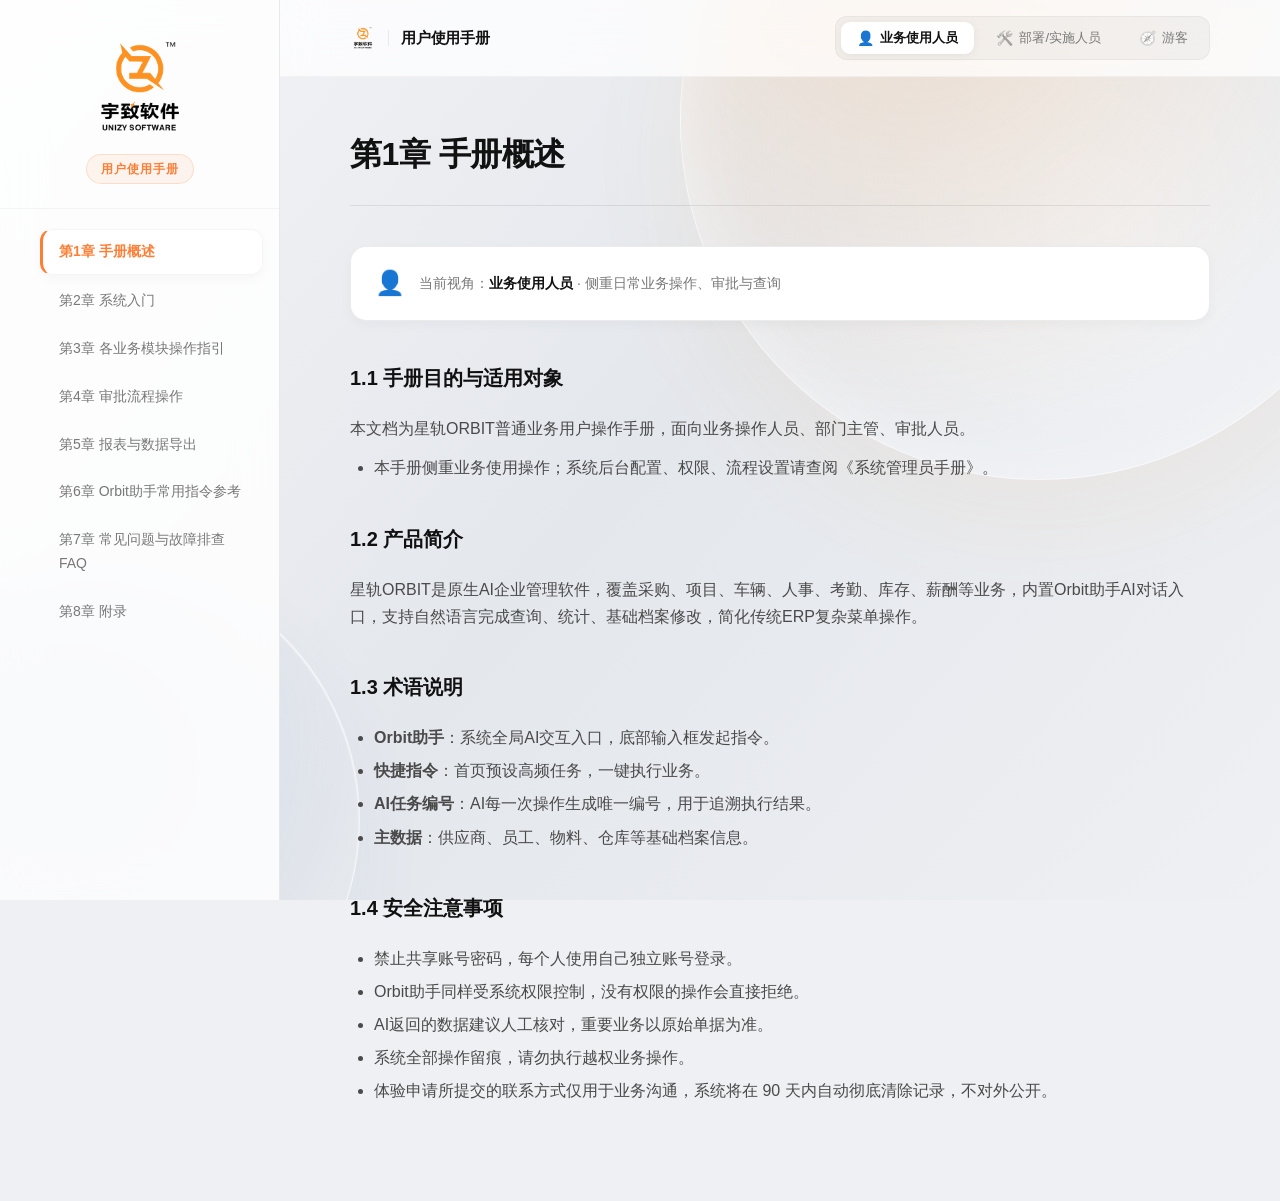
==== Operation_Manual.html @ 4ac893c5 "first commit: 官网项目初始化" ====
<!DOCTYPE html>
<html lang="zh-CN">
<head>
    <meta charset="UTF-8">
    <meta name="viewport" content="width=device-width, initial-scale=1.0">
    <title>星轨ORBIT 用户使用手册</title>
    <style>
     /* =========================================
       官网同款极简/毛玻璃主题 (Orbit 星轨)
       ========================================= */
    * {
        margin: 0;
        padding: 0;
        box-sizing: border-box;
    }

    html {
        scroll-behavior: smooth;
    }

    :root {
        /* 提取官网的核心色值 */
        --primary: #111111;
        --orange: #ff7e36;
        --orange-light: rgba(255, 126, 54, 0.08);

        --text-main: #111111;
        --text-body: #4a4a4a;
        --text-sub: #787878;

        --border: rgba(0, 0, 0, 0.08);
        --border-light: rgba(0, 0, 0, 0.04);

        --bg-body: #f4f5f7; /* 对应 glass.css 的底纸色 */
        --bg-glass: rgba(255, 255, 255, 0.65);
        --bg-card: rgba(255, 255, 255, 0.85);

        --shadow-sm: 0 4px 12px rgba(0, 0, 0, 0.03);
        --shadow-md: 0 8px 24px rgba(0, 0, 0, 0.06);
    }

    body {
        font-family: -apple-system, BlinkMacSystemFont, "Segoe UI", Roboto, "Helvetica Neue", Arial, "PingFang SC", "Microsoft YaHei", sans-serif;
        background-color: #eef0f3; /* 基础底色 */

        /* 细微的网格纹理保留在 body 上 */
        background-image:
            linear-gradient(rgba(17, 17, 17, 0.045) 1px, transparent 1px),
            linear-gradient(90deg, rgba(17, 17, 17, 0.045) 1px, transparent 1px);
        background-size: 56px 56px;
        background-attachment: fixed;

        color: var(--text-main);
        line-height: 1.7;
        display: flex;
        min-height: 100vh;
        position: relative;
    }

    /* ========== 侧边栏 ========== */
    .sidebar {
        width: 280px;
        background: var(--bg-card);
        backdrop-filter: blur(20px);
        -webkit-backdrop-filter: blur(20px);
        border-right: 1px solid var(--border);
        height: 100vh;
        position: fixed;
        top: 0;
        left: 0;
        overflow-y: auto;
        padding: 32px 0 40px;
        z-index: 100;
        transition: transform 0.3s ease;
        flex-shrink: 0;
    }

    .sidebar::-webkit-scrollbar {
        width: 4px;
    }
    .sidebar::-webkit-scrollbar-thumb {
        background: rgba(0, 0, 0, 0.1);
        border-radius: 4px;
    }

    .sidebar-logo-wrap {
        padding: 0 24px 24px;
        border-bottom: 1px solid var(--border-light);
        margin-bottom: 20px;
        text-align: center;
    }

    .sidebar-logo-wrap img {
        width: 110px;
        height: auto;
        display: block;
        margin: 0 auto 12px;
    }

    .sidebar-logo-wrap .manual-badge {
        display: inline-block;
        background: var(--orange-light);
        color: var(--orange);
        font-size: 12px;
        font-weight: 600;
        letter-spacing: 1px;
        padding: 4px 14px;
        border-radius: 20px;
        border: 1px solid rgba(255, 126, 54, 0.2);
    }

    /* ========== 导航 ========== */
    .sidebar ul {
        list-style: none;
        padding: 0 16px;
    }

    .sidebar li {
        margin-bottom: 4px;
    }

    .sidebar li a {
        display: block;
        padding: 10px 16px;
        border-radius: 12px;
        color: var(--text-sub);
        text-decoration: none;
        font-size: 14px;
        font-weight: 500;
        transition: all 0.2s ease;
        cursor: pointer;
        border-left: 3px solid transparent;
    }

    .sidebar li a:hover {
        background: rgba(0, 0, 0, 0.03);
        color: var(--text-main);
    }

    .sidebar li a.active {
        background: #ffffff;
        color: var(--orange);
        border-left-color: var(--orange);
        font-weight: 600;
        box-shadow: var(--shadow-sm);
        border: 1px solid var(--border-light);
        border-left: 3px solid var(--orange);
    }

    /* ========== 移动端菜单按钮 ========== */
    .menu-toggle {
        display: none;
        position: fixed;
        top: 16px;
        left: 16px;
        z-index: 200;
        width: 44px;
        height: 44px;
        background: #ffffff;
        border: 1px solid var(--border);
        border-radius: 12px;
        align-items: center;
        justify-content: center;
        cursor: pointer;
        box-shadow: var(--shadow-sm);
        font-size: 20px;
        color: var(--text-main);
    }

    .overlay {
        display: none;
        position: fixed;
        inset: 0;
        background: rgba(0, 0, 0, 0.2);
        backdrop-filter: blur(2px);
        z-index: 90;
    }

    /* ========== 主内容区 ========== */
    .main-wrap {
        margin-left: 280px;
        flex: 1;
        min-width: 0;
        background: transparent;
        min-height: 100vh;
    }

    /* ========== 顶部头部 ========== */
    .top-header {
        position: sticky;
        top: 0;
        z-index: 50;
        background: rgba(255, 255, 255, 0.75);
        backdrop-filter: saturate(180%) blur(20px);
        -webkit-backdrop-filter: saturate(180%) blur(20px);
        border-bottom: 1px solid var(--border-light);
        padding: 16px 70px;
    }

    .top-header-inner {
        max-width: 920px;
        margin: 0 auto;
        display: flex;
        align-items: center;
        justify-content: space-between;
        gap: 20px;
        flex-wrap: wrap;
    }

    .top-header-title {
        display: flex;
        align-items: center;
        gap: 12px;
        font-size: 15px;
        font-weight: 700;
        color: var(--text-main);
        letter-spacing: -0.2px;
    }

    .top-header-title .th-logo {
        height: 26px;
        width: auto;
        display: block;
        flex-shrink: 0;
    }

    .top-header-title .th-divider {
        width: 1px;
        height: 16px;
        background: var(--border);
        flex-shrink: 0;
    }

    .top-header-title .th-text {
        font-size: 15px;
        font-weight: 600;
        color: var(--text-main);
    }

    .top-header-title .th-icon {
        font-size: 16px;
    }

    /* 角色标签 */
    .role-tabs {
        display: flex;
        gap: 6px;
        background: rgba(0, 0, 0, 0.04);
        padding: 5px;
        border-radius: 12px;
        border: 1px solid var(--border-light);
    }

    .role-tab {
        display: inline-flex;
        align-items: center;
        gap: 6px;
        padding: 7px 16px;
        border-radius: 9px;
        font-size: 13px;
        font-weight: 500;
        color: var(--text-sub);
        background: transparent;
        border: none;
        cursor: pointer;
        transition: all 0.2s ease;
        font-family: inherit;
        white-space: nowrap;
    }

    .role-tab:hover {
        color: var(--text-main);
        background: rgba(255, 255, 255, 0.5);
    }

    .role-tab.active {
        background: #ffffff;
        color: var(--text-main);
        font-weight: 600;
        box-shadow: 0 2px 8px rgba(0, 0, 0, 0.06);
    }

    .role-tab.active .role-icon {
        filter: none;
    }

    .role-tab .role-icon {
        font-size: 14px;
        flex-shrink: 0;
        filter: grayscale(100%) opacity(0.6);
        transition: filter 0.2s;
    }

    /* 内容容器 */
    .container {
        padding: 50px 70px 80px;
    }

    .content-section {
        display: none;
        max-width: 920px;
        margin: 0 auto;
    }

    .content-section.show {
        display: block;
        animation: fadeIn 0.4s ease-out;
    }

    @keyframes fadeIn {
        from { opacity: 0; transform: translateY(10px); }
        to { opacity: 1; transform: translateY(0); }
    }

    /* 标题排版 */
    h1 {
        font-size: 32px;
        font-weight: 700;
        letter-spacing: -0.5px;
        color: var(--text-main);
        text-align: left;
        padding-bottom: 24px;
        border-bottom: 1px solid var(--border);
        margin-bottom: 40px;
    }

    h2 {
        font-size: 20px;
        font-weight: 700;
        color: var(--text-main);
        margin: 40px 0 20px;
        display: flex;
        align-items: center;
        gap: 10px;
    }

    h3 {
        font-size: 16px;
        font-weight: 600;
        color: var(--text-main);
        margin: 26px 0 10px;
    }

    p {
        margin-bottom: 12px;
        color: var(--text-body);
    }

    ul, ol {
        margin: 10px 0 16px 24px;
        color: var(--text-body);
    }

    li {
        margin-bottom: 6px;
    }

    /* 提示框 - 改为官网极简毛玻璃风格 */
    .tip-box {
        background: var(--orange-light);
        border: 1px solid rgba(255, 126, 54, 0.2);
        border-left: 4px solid var(--orange);
        padding: 18px 24px;
        border-radius: 12px;
        margin: 16px 0;
        color: var(--text-body);
        box-shadow: var(--shadow-sm);
    }

    .tip-box strong {
        color: var(--orange);
    }

    /* 代码块 - 改为深灰哑光质感 */
    .code-block {
        background: #18181b;
        color: #e4e4e7;
        padding: 20px 24px;
        border-radius: 12px;
        overflow-x: auto;
        font-size: 14px;
        font-family: "SF Mono", "Fira Code", "Consolas", monospace;
        margin: 16px 0;
        line-height: 1.6;
        white-space: pre-wrap;
        box-shadow: inset 0 2px 4px rgba(0,0,0,0.2);
    }

    /* 角色提示横幅 - 改为毛玻璃 */
    .role-banner {
        background: #ffffff;
        border: 1px solid var(--border);
        border-radius: 16px;
        padding: 16px 24px;
        margin-bottom: 36px;
        display: flex;
        align-items: center;
        gap: 14px;
        box-shadow: var(--shadow-sm);
    }

    .role-banner .rb-icon {
        font-size: 24px;
        flex-shrink: 0;
    }

    .role-banner .rb-text {
        font-size: 14px;
        color: var(--text-sub);
    }

    .role-banner .rb-text strong {
        color: var(--text-main);
    }

    /* 响应式 */
    @media (max-width: 1024px) {
        .sidebar { transform: translateX(-100%); }
        .sidebar.open { transform: translateX(0); }
        .menu-toggle { display: flex; }
        .overlay.show { display: block; }
        .main-wrap { margin-left: 0; }
        .top-header { padding: 72px 20px 14px; }
        .top-header-inner { flex-direction: column; align-items: stretch; gap: 12px; }
        .top-header-title { justify-content: center; }
        .role-tabs { justify-content: center; overflow-x: auto; }
        .role-tab { padding: 7px 12px; font-size: 12px; }
        .container { padding: 30px 24px 60px; }
        h1 { font-size: 24px; }
        h2 { font-size: 18px; }
        .code-block { font-size: 12px; padding: 16px; }
    }

    /* 打印 */
    @media print {
        body { background: #fff; display: block; }
        .sidebar, .menu-toggle, .overlay, .top-header { display: none !important; }
        .main-wrap { margin-left: 0; }
        .container { padding: 20px 0; }
        .code-block { background: #f4f4f5; color: #111; border: 1px solid var(--border); }
        .content-section { page-break-inside: avoid; }
    }

     .site-ambient {
        position: fixed; inset: 0; z-index: -1; pointer-events: none; overflow: hidden;
        background: linear-gradient(130deg, #f4f5f7 0%, #e4e7ec 50%, #eef0f3 100%);
    }
    
    .ambient-orb {
        position: absolute;
        border-radius: 50%;
    }

    /* 右上角橘色泡泡 */
    .ambient-orb-one {
        top: -240px; right: -120px; width: 720px; height: 720px;
        border: 1px solid rgba(255, 255, 255, .65);
        background:
            radial-gradient(circle at 32% 28%, rgba(252, 147, 41, 0.16), rgba(252, 147, 41, 0.05) 45%, transparent 68%),
            radial-gradient(circle at 60% 65%, rgba(255, 255, 255, .42), transparent 70%);
        box-shadow: inset 12px 0 60px rgba(255, 255, 255, .38), 0 40px 110px rgba(252, 147, 41, 0.06);
        /* 加一点极缓慢的呼吸动画，泡泡会更有生命力 */
        animation: float-orb 10s ease-in-out infinite alternate;
    }

    /* 左下角雾霾蓝泡泡 */
    .ambient-orb-two {
        bottom: -180px; left: -160px; width: 520px; height: 520px;
        border: 1px solid rgba(255, 255, 255, .6);
        background:
            radial-gradient(circle at 40% 35%, rgba(70, 110, 190, 0.15), rgba(70, 110, 190, 0.04) 50%, transparent 70%);
        box-shadow: inset 0 1px 2px #fff, 0 30px 80px rgba(70, 110, 190, 0.05);
        animation: float-orb 12s ease-in-out infinite alternate-reverse;
    }

    /* 泡泡缓慢漂浮的动画 */
    @keyframes float-orb {
        0% { transform: translate(0, 0) scale(1); }
        100% { transform: translate(20px, 30px) scale(1.03); }
    }
    </style>
</head>
<body>

<!-- 👇 环境光晕泡泡 👇 -->
<div class="site-ambient">
    <div class="ambient-orb ambient-orb-one"></div>
    <div class="ambient-orb ambient-orb-two"></div>
</div>

<!-- 移动端菜单按钮 -->
<button class="menu-toggle" id="menuToggle" aria-label="菜单">☰</button>
<div class="overlay" id="overlay"></div>

<!-- 侧边栏目录 -->
<div class="sidebar" id="sidebar">
    <div class="sidebar-logo-wrap">
        <img src="unizy-logo.png" alt="宇致软件">
        <div class="manual-badge">用户使用手册</div>
    </div>

    <ul id="navList">
        <li data-role="business"><a href="#chapter1" class="menu-link active">第1章 手册概述</a></li>
        <li data-role="business"><a href="#chapter2" class="menu-link">第2章 系统入门</a></li>
        <li data-role="business"><a href="#chapter3" class="menu-link">第3章 各业务模块操作指引</a></li>
        <li data-role="business"><a href="#chapter4" class="menu-link">第4章 审批流程操作</a></li>
        <li data-role="business"><a href="#chapter5" class="menu-link">第5章 报表与数据导出</a></li>
        <li data-role="business"><a href="#chapter6" class="menu-link">第6章 Orbit助手常用指令参考</a></li>
        <li data-role="business"><a href="#chapter7" class="menu-link">第7章 常见问题与故障排查FAQ</a></li>
        <li data-role="business"><a href="#chapter8" class="menu-link">第8章 附录</a></li>

        <li data-role="deploy"><a href="#deploy1" class="menu-link">D1 部署环境准备</a></li>
        <li data-role="deploy"><a href="#deploy2" class="menu-link">D2 安装与初始化</a></li>
        <li data-role="deploy"><a href="#deploy3" class="menu-link">D3 配置与启动</a></li>
        <li data-role="deploy"><a href="#deploy4" class="menu-link">D4 常见部署问题</a></li>

        <li data-role="guest"><a href="#guest1" class="menu-link">G1 产品是什么</a></li>
        <li data-role="guest"><a href="#guest2" class="menu-link">G2 能解决什么问题</a></li>
        <li data-role="guest"><a href="#guest3" class="menu-link">G3 核心亮点</a></li>
    </ul>
</div>

<!-- 主内容区域 -->
<div class="main-wrap" id="mainWrap">

    <!-- ========== 顶部角色切换头部 ========== -->
    <div class="top-header">
        <div class="top-header-inner">
            <div class="top-header-title">
                <img src="unizy-logo.png" alt="宇致软件" class="th-logo">
                <span class="th-divider"></span>
                <span class="th-text">用户使用手册</span>
            </div>
            <div class="role-tabs">
                <button class="role-tab active" data-role="business">
                    <span class="role-icon">👤</span>
                    业务使用人员
                </button>
                <button class="role-tab" data-role="deploy">
                    <span class="role-icon">🛠️</span>
                    部署/实施人员
                </button>
                <button class="role-tab" data-role="guest">
                    <span class="role-icon">🧭</span>
                    游客
                </button>
            </div>
        </div>
    </div>

    <!-- 内容容器 -->
    <div class="container">

        <!-- ================= 业务使用人员 ================= -->

        <!-- 第1章 -->
        <div id="chapter1" class="content-section show" data-role="business">
            <h1>第1章 手册概述</h1>
            <div class="role-banner">
                <span class="rb-icon">👤</span>
                <span class="rb-text">当前视角：<strong>业务使用人员</strong> · 侧重日常业务操作、审批与查询</span>
            </div>
            <h2>1.1 手册目的与适用对象</h2>
            <p>本文档为星轨ORBIT普通业务用户操作手册，面向业务操作人员、部门主管、审批人员。</p>
            <ul>
                <li>本手册侧重业务使用操作；系统后台配置、权限、流程设置请查阅《系统管理员手册》。</li>
            </ul>
            <h2>1.2 产品简介</h2>
            <p>星轨ORBIT是原生AI企业管理软件，覆盖采购、项目、车辆、人事、考勤、库存、薪酬等业务，内置Orbit助手AI对话入口，支持自然语言完成查询、统计、基础档案修改，简化传统ERP复杂菜单操作。</p>
            <h2>1.3 术语说明</h2>
            <ul>
                <li><strong>Orbit助手</strong>：系统全局AI交互入口，底部输入框发起指令。</li>
                <li><strong>快捷指令</strong>：首页预设高频任务，一键执行业务。</li>
                <li><strong>AI任务编号</strong>：AI每一次操作生成唯一编号，用于追溯执行结果。</li>
                <li><strong>主数据</strong>：供应商、员工、物料、仓库等基础档案信息。</li>
            </ul>
            <h2>1.4 安全注意事项</h2>
            <ul>
                <li>禁止共享账号密码，每个人使用自己独立账号登录。</li>
                <li>Orbit助手同样受系统权限控制，没有权限的操作会直接拒绝。</li>
                <li>AI返回的数据建议人工核对，重要业务以原始单据为准。</li>
                <li>系统全部操作留痕，请勿执行越权业务操作。</li>
                <li>体验申请所提交的联系方式仅用于业务沟通，系统将在 90 天内自动彻底清除记录，不对外公开。</li>
            </ul>
        </div>

        <!-- 第2章 -->
        <div id="chapter2" class="content-section" data-role="business">
            <h1>第2章 系统入门</h1>
            <h2>2.1 系统访问方式</h2>
            <p>使用Chrome、Edge现代浏览器访问系统登录地址，不建议使用老旧浏览器。</p>
            <h2>2.2 用户登录 / 退出登录 / 修改密码</h2>
            <ol>
                <li>输入账号密码完成登录；</li>
                <li>暂不支持修改个人密码；</li>
                <li>操作完成后建议退出登录；</li>
                <li>点击左下角工号处，可退出登录。</li>
            </ol>
            <h2>2.3 Orbit助手（AI入口）使用入门 ⭐</h2>
            <div class="tip-box">
                <strong>提示：</strong>Orbit助手不等于万能操作，高风险业务依旧需要走审批流程。
            </div>
            <ul>
                <li>页面中部为AI面板，目前只支持输入文字指令；</li>
                <li>AI执行任务中可以看到任务执行状态；</li>
                <li>最左侧快捷菜单，可以找到AI的历史对话；</li>
                <li>没有权限的指令会返回“被拒绝”，需要联系管理员开通权限。</li>
            </ul>
            <h2>2.4 个人信息设置</h2>
            <p>个人信息维护暂未开通，可通过员工管理-员工详情页进行修改。</p>
        </div>

        <!-- 第3章 -->
        <div id="chapter3" class="content-section" data-role="business">
            <h1>第3章 各业务模块操作指引</h1>
            <p>每个模块通用逻辑：查看列表、查看详情、新建单据、查询筛选；也可以直接使用Orbit助手通过自然语言完成查询。</p>
            <h3>3.1 首页工作台总览</h3>
            <p>集中聚合待办事项、业务概览以及风险预警信息，关键业务事项与潜在经营风险集中可视化呈现，帮助管理人员快速掌握企业整体运营概况。</p>
            <h3>3.2 供应商管理</h3>
            <ul>
                <li><strong>工作台：</strong>供应商全链路业务的统一汇总操作入口；</li>
                <li><strong>供应商列表：</strong>负责维护供应商基础档案信息，支持基于供应商档案直接发起询价邀约；</li>
                <li><strong>询价单：</strong>实现采购询价单据的创建与全周期跟踪。采购人员可新建询价单，录入采购需求并邀约合格供应商参与报价；系统完整记录询价单从草稿、已下发到定标的全状态流转，支持实时查看报价进度、查阅报价明细、多供应商横向比价，并完成最终定标工作。</li>
            </ul>
            <h3>3.3 项目管理</h3>
            <p>实现项目全生命周期管控，完整覆盖立项、执行、验收、结算全业务环节。支持项目创建与基础档案维护、项目进度跟踪、业务状态流转管控；可与采购、合同、供应商等模块深度联动，做到项目全业务链路可查询、可追溯。</p>
            <h3>3.4 车辆管理</h3>
            <ul>
                <li><strong>车辆监控：</strong>对车辆实时运行状态进行监控追踪。系统实时展示车辆在线 / 离线、行驶 / 停驶、行驶速度、行进方向、累计里程等状态；支持按车牌号、车队、部门多维度筛选车辆；针对超速、路线偏航、长时间怠速停驶等异常场景自动告警；留存车辆状态变更历史记录，支持回溯查询；</li>
                <li><strong>地图监控：</strong>依托可视化地图实现车辆位置追踪。管理人员可直观查看车辆实时位置，回放历史行驶轨迹；支持电子围栏自定义配置、多车辆同屏监控；当车辆驶入 / 驶出电子围栏范围时自动触发告警，便于集中调度管控；</li>
                <li><strong>车辆概览：</strong>车辆整体运营数据汇总看板。管理人员可查阅车辆总数量、在用、闲置、异常车辆等统计指标，展示车辆使用率、行驶里程、燃油消耗等核心运营数据，支持按部门、车队、时间范围筛选，为车辆调度与管理决策提供数据支撑；</li>
                <li><strong>派车管理：</strong>规范化用车调度与派车审批流程。用车人员提交用车申请，填写用车时间、事由、目的地等信息；系统覆盖申请、审批、派车、还车完整业务流程，调度人员可完成车辆与司机分配，登记出车、还车相关信息，全流程操作留痕，支持数据查询与统计分析。</li>
            </ul>
            <h3>3.5 组织人事</h3>
            <ul>
                <li><strong>部门管理：</strong>用于企业组织架构搭建维护。管理员可完成部门的新增、编辑、查看、删除操作，维护部门名称、上级隶属、部门负责人、人员编制等信息；支持多层级组织架构可视化展示，部门档案与人员、角色、权限模块互联互通，为整个系统提供组织基础数据;</li>
                <li><strong>岗位管理：</strong>搭建标准化岗位体系。管理员可实现岗位的新增、编辑、查看、删除，维护岗位名称、归属部门、职级、岗位职责等内容；岗位数据与部门、员工、角色权限联动，输出系统岗位基础主数据；</li>
                <li><strong>员工管理：</strong>维护员工全量基础档案。管理员对员工信息进行新增、编辑、查看、删除，记录姓名、工号、所属部门、岗位、联系方式、入职时间等信息；员工档案关联部门、岗位、角色权限，作为系统人员核心基础数据源；</li>
                <li><strong>合同管理：</strong>聚焦劳动合同全生命周期管理。管理员可完成劳动合同的新建、修改、查阅、续签、终止操作，维护合同编号、员工信息、合同类型、起止时间、薪资条款、签订状态等；设置合同到期自动提醒，合同档案联动员工、部门、岗位模块。</li>
            </ul>
            <h3>3.6 设备管理</h3>
            <p>负责设备台账建立与设备全生命周期业务管理。管理员搭建完整设备台账，登记设备名称、编号、型号、归属部门、存放位置、使用状态等档案；支持设备领用、归还、维修保养、报废处置等业务办理；设备数据和部门、员工模块打通，沉淀设备基础主数据。</p>
            <h3>3.7 计量单位</h3>
            <p>系统基础主数据维护模块。管理员可对计量单位进行新增、编辑、查看、删除，维护单位名称、符号、换算关系、启用状态；支持多维度层级换算，计量单位同步对接物料、采购、库存模块，支撑全业务单元计量基准统一。</p>
            <h3>3.8 考勤管理</h3>
            <ul>
                <li><strong>考勤概览：</strong>企业整体考勤数据汇总视图。管理人员可查看员工出勤、迟到、早退、请假、加班、缺勤等统计结果，支持按部门、岗位、时间筛选，输出考勤汇总报表，推送异常考勤提醒，为考勤管理与薪资核算提供数据依据；</li>
                <li><strong>我的考勤：</strong>面向员工个人的考勤查询端口。员工可查阅个人每日出勤、迟到早退、请假加班、缺勤等全部记录，可按时间筛选查看汇总信息与异常明细，配套完整打卡明细，用于个人考勤核对与薪资校验；</li>
                <li><strong>考勤设置：</strong>考勤业务规则配置中心。管理员自定义配置考勤班次、上下班时间、打卡规则、迟到早退判定标准、请假加班制度；支持针对不同部门、岗位配置差异化考勤方案，规则直接作用于考勤统计、薪资核算业务；</li>
                <li><strong>考勤统计：</strong>批量处理考勤数据统计工作。管理员可按照部门、岗位、时间段多维度统计各类考勤结果，生成汇总报表与明细报表并支持导出，服务人事管理与薪资核算；</li>
                <li><strong>考勤异常处理：</strong>处理各类考勤异常事项。管理员统一查看缺卡、迟到早退、旷工等异常记录；员工可线上提交补卡、考勤申诉；系统支持异常审批、结果归档、状态跟踪，处理结果自动同步考勤统计、薪资核算模块。</li>
            </ul>
            <h3>3.9 库存管理</h3>
            <ul>
                <li><strong>库存概览：</strong>库存整体运营情况汇总看板。管理人员查看库存总量、库存金额、品类分布、出入库趋势、库存预警等关键指标，支持仓库、品类、时间条件筛选，输出库存汇总报表，辅助库存管控与采购决策；</li>
                <li><strong>物料管理：</strong>仓库管理：仓库档案信息维护。管理员对仓库进行新增、编辑、查阅、停用，维护仓库编码、名称、地址、负责人、存储条件、启用状态；仓库档案对接物料、库存、出入库业务；</li>
                <li><strong>库存单据：</strong>出入库类业务单据管理。管理员可新建、编辑、查阅、审核各类库存单据，登记单据编号、业务类型、物料、数量、仓库、经办人、业务时间；覆盖入库、出库、调拨、盘点单据，单据数据作为库存变动的原始凭证；</li>
                <li><strong>库存余额：</strong>实时库存数据展示。管理人员按仓库、物料、品类查询实时库存数量、库存金额、可用库存、锁定库存；支持筛选与导出，联动物料、仓库、库存单据，支撑库存管控与采购分析；</li>
                <li><strong>库存流水：</strong>库存变动明细追溯。管理人员按物料、仓库、单据类型、时间查询每一笔出入库、调拨、盘点记录，展示变动前后库存数量、变动原因、关联单据、经办人，支持报表导出，用于库存核对与审计溯源。</li>
            </ul>
            <h3>3.10 薪酬管理</h3>
            <ul>
                <li><strong>工资单：</strong>薪资发放单据管理。管理员完成工资单的创建、查阅、审核，登记员工信息、薪资周期、基本工资、绩效、补贴、扣款、实发金额；支持工资单生成、审批、发放全流程留痕，数据对接考勤、劳动合同、员工档案，作为薪资发放依据；</li>
                <li><strong>社保公积金：</strong>员工社保公积金业务管理。管理员维护员工社保、公积金缴纳基数、缴纳比例、缴纳金额；按月自动生成缴纳明细，记录缴纳状态，数据联动员工档案、工资单，支撑薪资核算与员工福利管理；</li>
                <li><strong>薪资调整：</strong>调薪业务流程与档案管理。管理员发起调薪申请，填写员工信息、调整前后薪资、调整原因、生效时间；完整记录审批流程与调薪档案，数据同步员工、工资单、合同模块；</li>
                <li><strong>薪资结构：</strong>薪资核算规则配置。管理员配置基本工资、岗位工资、绩效工资、各类补贴、扣款等薪资项目，定义各项目计算逻辑与计算公式，适配不同部门、岗位的差异化薪资方案；规则直接服务员工工资单核算，联动考勤数据。</li>
            </ul>
            <h3>3.11 费用管理</h3>
            <ul>
                <li><strong>报销单：</strong>报销单模块用于员工报销单据的创建与跟踪。员工可新建报销单，填写报销人、标题、事由、币种、承担对象；系统支持按流程完成审批，记录审批状态和审批意见；报销数据与员工、部门、工资单等模块联动，为费用核算和财务处理提供依据；</li>
                <li><strong>票据：</strong>票据模块用于报销票据的录入与管理。员工可录入、修改、查看发票等票据信息，维护票据类型、金额、开票日期、发票号码、关联报销单等；系统支持票据查验、真伪校验和状态跟踪，票据数据与报销单、财务核算等模块联动，为费用报销和财务审核提供依据；</li>
                <li><strong>待付款：</strong>待付款模块用于待付款项的管理与跟踪。财务人员可查看、筛选待付款单据，维护付款对象、付款金额、付款事由、到期时间、付款状态等信息；系统支持按供应商、部门、时间等维度查询，付款数据与采购、合同、报销等模块联动，为资金安排和付款执行提供依据。</li>
            </ul>
            <h3>3.12 系统管理</h3>
            <ul>
                <li><strong>权限管理：</strong>用户角色与访问权限配置。管理员完成角色新增、编辑、查阅、删除，配置角色对应权限，绑定用户与角色关系，精准管控用户对模块、菜单、按钮以及业务数据的访问范围；支持按部门、岗位批量分配权限，联动组织人事模块，筑牢系统权限底座；</li>
                <li><strong>流程管理：</strong>审批与业务流程可视化配置。管理员自定义新增、编辑、启用、停用审批流程，设置流程节点、审批人、流转条件；可针对采购、合同、考勤、调薪等不同业务配置专属流程，流程规则赋能各业务模块审批流转。</li>
            </ul>
        </div>

        <!-- 第4章 -->
        <div id="chapter4" class="content-section" data-role="business">
            <h1>第4章 审批流程操作</h1>
            <h2>4.1 待办审批查看</h2>
            <p>工作台集中展示所有待我审批的单据。</p>
            <h2>4.2 审批操作</h2>
            <ul>
                <li>同意：审批通过，单据向下流转；</li>
                <li>驳回：退回发起人，填写驳回意见；</li>
                <li>转办：转交其他人员处理。</li>
            </ul>
            <h2>4.3 查看历史审批记录</h2>
            <p>可查询自己发起、自己审批过的全部历史单据，查看完整流转记录。</p>
            <h2>4.4 AI辅助发起申请</h2>
            <p>部分业务可以直接使用Orbit助手发起申请，系统自动生成待审批任务，仍需要人工完成审批。</p>
        </div>

        <!-- 第5章 -->
        <div id="chapter5" class="content-section" data-role="business">
            <h1>第5章 报表与数据导出</h1>
            <h2>5.1 系统预置报表查看</h2>
            <p>各业务模块内置常用汇总报表，直接筛选条件查看。</p>
            <h2>5.2 自定义报表</h2>
            <p>支持自由搭配需要的字段，按需生成业务报表，满足个性化统计需求。</p>
            <h2>5.3 数据导出</h2>
            <p>报表、明细列表页面支持导出Excel，用于本地查阅。注意导出数据注意保密，不要随意转发内部业务数据。</p>
        </div>

        <!-- 第6章 -->
        <div id="chapter6" class="content-section" data-role="business">
            <h1>第6章 Orbit助手常用指令参考</h1>
            <p>可以直接模仿下面句式输入到底部AI输入框：</p>
            <h3>查询类示例</h3>
            <div class="code-block">帮我查询本月考勤异常记录
查看XX项目的整体进展
查看A仓库当前库存余额</div>
            <h3>修改基础档案类示例</h3>
            <div class="code-block">把XX供应商的联系电话更新为13800138000</div>
            <h3>汇总统计类示例</h3>
            <div class="code-block">汇总本月部门领料数据
汇总本月华东区考勤异常人员</div>
            <div class="tip-box">
                <strong>重要提示：</strong>AI只适合基础档案修改；调薪、新建项目等高风险业务，仍然需要走正式审批流程。
            </div>
        </div>

        <!-- 第7章 -->
        <div id="chapter7" class="content-section" data-role="business">
            <h1>第7章 常见问题与故障排查FAQ</h1>
            <h3>Q1：使用Orbit助手提示操作“被拒绝”？</h3>
            <p>A：代表当前账号没有该操作权限，请联系系统管理员开通对应权限。</p>
            <h3>Q2：AI返回的数据不对怎么办？</h3>
            <p>A：以业务原始单据为准，可以重新下发指令，也可以手动进入页面核对明细。</p>
            <h3>Q3：找不到某个菜单功能？</h3>
            <p>A：① 使用Orbit助手直接完成业务；② 联系管理员确认账号是否分配菜单权限。</p>
            <h3>Q4：提交申请，审批一直没有往下走？</h3>
            <p>A：查看待办确认当前审批人；联系管理员检查审批流程配置。</p>
            <h3>Q5：报表导出失败？</h3>
            <p>A：检查网络；减少筛选的数据量；如果持续异常，联系内部技术支持。</p>
        </div>

        <!-- 第8章 -->
        <div id="chapter8" class="content-section" data-role="business">
            <h1>第8章 附录</h1>
            <h2>附录A 常用页面入口</h2>
            <ul>
                <li>工作台：首页，处理待办与风险</li>
                <li>Orbit助手：对话框支持全局访问</li>
            </ul>
            <h2>附录B 问题反馈方式</h2>
            <p>系统BUG、功能问题，请联系内部系统管理员反馈。</p>
            <h2>附录C 版本更新说明</h2>
            <p>手册版本 V1.0，随系统迭代更新。</p>
        </div>

        <!-- ================= 部署/实施人员 ================= -->

        <div id="deploy1" class="content-section" data-role="deploy">
            <h1>D1 部署环境准备</h1>
            <div class="role-banner">
                <span class="rb-icon">🛠️</span>
                <span class="rb-text">当前视角：<strong>部署/实施人员</strong> · 侧重环境搭建、系统部署与初始化</span>
            </div>
            <h2>D1.1 服务器要求</h2>
            <p>星轨ORBIT支持在主流 Linux 服务器上部署，推荐配置如下：</p>
            <ul>
                <li>操作系统：Ubuntu 20.04+ / CentOS 7+</li>
                <li>CPU：4 核及以上</li>
                <li>内存：8GB 及以上</li>
                <li>磁盘：100GB 及以上（视业务数据量调整）</li>
            </ul>
            <h2>D1.2 依赖组件</h2>
            <ul>
                <li>Python 运行环境（项目使用 uv 管理依赖）</li>
                <li>数据库（MySQL 或 PostgreSQL 均可）</li>
                <li>Redis（用于后台任务队列）</li>
                <li>大模型 API Key（Orbit 的 AI 能力依赖大模型服务）</li>
            </ul>
            <div class="tip-box">
                <strong>提示：</strong>请提前确认大模型服务可正常访问，否则 Orbit 助手将无法响应。
            </div>
        </div>

        <div id="deploy2" class="content-section" data-role="deploy">
            <h1>D2 安装与初始化</h1>
            <h2>D2.1 获取代码</h2>
            <p>从交付仓库拉取 Orbit 源码。</p>
            <h2>D2.2 安装依赖</h2>
            <div class="code-block">uv sync</div>
            <h2>D2.3 初始化数据库</h2>
            <div class="code-block">uv run orbit alembic upgrade</div>
            <p>这一步会按迁移脚本建好所有表结构。</p>
            <h2>D2.4 启动服务</h2>
            <div class="code-block">uv run orbit main.py</div>
            <p>启动后，系统会自动完成：注册应用 → 注册路由 → 加载插件 → 建表。</p>
        </div>

        <div id="deploy3" class="content-section" data-role="deploy">
            <h1>D3 配置与启动</h1>
            <h2>D3.1 环境变量配置</h2>
            <p>按项目提供的配置模板，填写数据库连接、Redis 连接、大模型 API Key 等必要信息。</p>
            <h2>D3.2 大模型配置</h2>
            <p>在配置里填好大模型 API Key，确保 AI 能正常对话。</p>
            <h2>D3.3 模块工具注册</h2>
            <p>系统各模块的数据操作，是以“工具”的形式提供给 AI 调用的。模块通过 manifest 声明自己的工具能力，启动时会自动加载。</p>
            <div class="tip-box">
                <strong>验证：</strong>在 Orbit 对话框里输入“帮我查一下本月考勤异常记录”，如果它能去考勤模块把数据取回来，说明 AI 链路已经通了。
            </div>
        </div>

        <div id="deploy4" class="content-section" data-role="deploy">
            <h1>D4 常见部署问题</h1>
            <h3>Q1：启动时报数据库连接错误？</h3>
            <p>A：检查环境变量里的数据库配置，确认数据库已启动、账号密码正确。</p>
            <h3>Q2：Orbit 助手不响应？</h3>
            <p>A：检查大模型 API Key 是否配置正确，以及网络能否访问大模型服务。</p>
            <h3>Q3：AI 说查不到数据？</h3>
            <p>A：确认对应模块的工具已经注册，以及当前账号是否有该模块的查看权限。</p>
            <h3>Q4：想加一个新模块？</h3>
            <p>A：在 <code>modules/</code> 下新建目录，按推荐结构组织代码，写好 <code>manifest.py</code> 声明模型、仓储、工具和路由，启动时会自动加载。</p>
        </div>

        <!-- ================= 游客 ================= -->

        <div id="guest1" class="content-section" data-role="guest">
            <h1>G1 产品是什么</h1>
            <div class="role-banner">
                <span class="rb-icon">🧭</span>
                <span class="rb-text">当前视角：<strong>游客</strong> · 初次了解星轨ORBIT，快速建立整体印象</span>
            </div>
            <h2>一句话定位</h2>
            <div class="tip-box">
                <strong>星轨ORBIT 是一个原生 AI 企业管理软件：说一句话，就能查改系统的数据。</strong>
            </div>
            <h2>它是什么</h2>
            <p>星轨 ORBIT 是一套模块化企业管理系统，覆盖供应商、项目、车辆、人事、设备、考勤、库存、薪酬等企业日常业务。不同于传统管理软件，系统搭载原生 AI 助手 ——<strong>Orbit 助手</strong>。</p>
            <p>Orbit 助手并非内嵌在单一模块中的附加功能，而是整套系统的统一智能中枢。您无需熟悉复杂菜单操作，仅需以自然语言下达指令，即可由它驱动系统完成各类业务工作。</p>
        </div>

        <div id="guest2" class="content-section" data-role="guest">
            <h1>G2 能解决什么问题</h1>
            <h2>传统 ERP 的痛点</h2>
            <ul>
                <li>找功能要记菜单路径，新人上手慢；</li>
                <li>查数据要走“登录 → 找模块 → 点菜单 → 筛条件 → 导出”；</li>
                <li>改一个字段要开表单、逐级保存；</li>
                <li>跨模块取数要人自己来回拼。</li>
            </ul>
            <h2>星轨ORBIT 的做法</h2>
            <ul>
                <li>说一句话，它去底层查；</li>
                <li>说一句话，它直接改（目前支持基础档案修改）；</li>
                <li>首页预设高频任务快捷指令，一点就办；</li>
                <li>跨模块数据它自己去取回来拼好。</li>
            </ul>
        </div>

        <div id="guest3" class="content-section" data-role="guest">
            <h1>G3 核心亮点</h1>
            <h2>和传统 ERP 的区别</h2>
            <ul>
                <li><strong>找功能</strong>：从“记菜单路径”变成“说一句话”；</li>
                <li><strong>查数据</strong>：从“点进去、筛选、导出”变成“说一句话，它去查”；</li>
                <li><strong>改数据</strong>：从“开表单、逐级保存”变成“说一句话，它直接改”；</li>
                <li><strong>跨模块</strong>：从“人自己来回拼”变成“它自己去各模块取”；</li>
                <li><strong>AI 角色</strong>：从“外挂，只给建议”变成“原生，直接执行”；</li>
                <li><strong>上手</strong>：从“要培训、背菜单”变成“有快捷指令，开口就用”。</li>
            </ul>
            <div class="tip-box">
                <strong>核心区别一句话：</strong>传统 ERP 是“人去找系统办事”，星轨ORBIT 是“系统替人办事”。
            </div>
            <h2>技术亮点</h2>
            <ul>
                <li>系统像搭积木一样搭起来，能随业务慢慢长大；</li>
                <li>AI 能真正调用系统里的功能，不是只会“说”；</li>
                <li>简单的事走快路，复杂的事走稳路；</li>
                <li>每一件事办完都留了记录，凭编号可追溯；</li>
                <li>权限有把关，AI 的手能伸到哪，是权限说了算。</li>
            </ul>
        </div>

    </div>
</div>

<script>
// ================= 角色切换 =================
const roleTabs = document.querySelectorAll('.role-tab');
const navList = document.getElementById('navList');
const allSections = document.querySelectorAll('.content-section');
let currentRole = 'business';

function switchRole(role) {
    currentRole = role;

    // 更新角色按钮激活态
    roleTabs.forEach(tab => {
        tab.classList.toggle('active', tab.dataset.role === role);
    });

    // 显示/隐藏导航项
    navList.querySelectorAll('li').forEach(li => {
        li.style.display = (li.dataset.role === role) ? '' : 'none';
    });

    // 显示/隐藏章节
    allSections.forEach(sec => {
        sec.classList.remove('show');
    });

    // 找到该角色下的第一个章节并显示
    const firstSection = document.querySelector(`.content-section[data-role="${role}"]`);
    if (firstSection) {
        firstSection.classList.add('show');
    }

    // 设置导航激活态
    const links = navList.querySelectorAll('li[data-role="' + role + '"] .menu-link');
    links.forEach(a => a.classList.remove('active'));
    if (links.length > 0) {
        links[0].classList.add('active');
    }

    // 回到顶部
    window.scrollTo(0, 0);
}

roleTabs.forEach(tab => {
    tab.addEventListener('click', () => {
        switchRole(tab.dataset.role);
        if (window.innerWidth <= 1024) {
            closeSidebar();
        }
    });
});

// ================= 章节切换 =================
const menuLinks = document.querySelectorAll('.menu-link');
const sections = document.querySelectorAll('.content-section');

menuLinks.forEach(link => {
    link.addEventListener('click', function (e) {
        e.preventDefault();
        const targetId = this.getAttribute('href').replace('#', '');

        menuLinks.forEach(a => a.classList.remove('active'));
        sections.forEach(s => s.classList.remove('show'));

        this.classList.add('active');
        document.getElementById(targetId).classList.add('show');

        if (window.innerWidth <= 1024) {
            closeSidebar();
        }
    });
});

// ================= 移动端侧边栏 =================
const menuToggle = document.getElementById('menuToggle');
const sidebar = document.getElementById('sidebar');
const overlay = document.getElementById('overlay');

function openSidebar() {
    sidebar.classList.add('open');
    overlay.classList.add('show');
    document.body.style.overflow = 'hidden';
}

function closeSidebar() {
    sidebar.classList.remove('open');
    overlay.classList.remove('show');
    document.body.style.overflow = '';
}

menuToggle.addEventListener('click', () => {
    if (sidebar.classList.contains('open')) {
        closeSidebar();
    } else {
        openSidebar();
    }
});

overlay.addEventListener('click', closeSidebar);

window.addEventListener('resize', () => {
    if (window.innerWidth > 1024) {
        closeSidebar();
        overlay.classList.remove('show');
    }
});

// 初始化
switchRole('business');
</script>

</body>
</html>
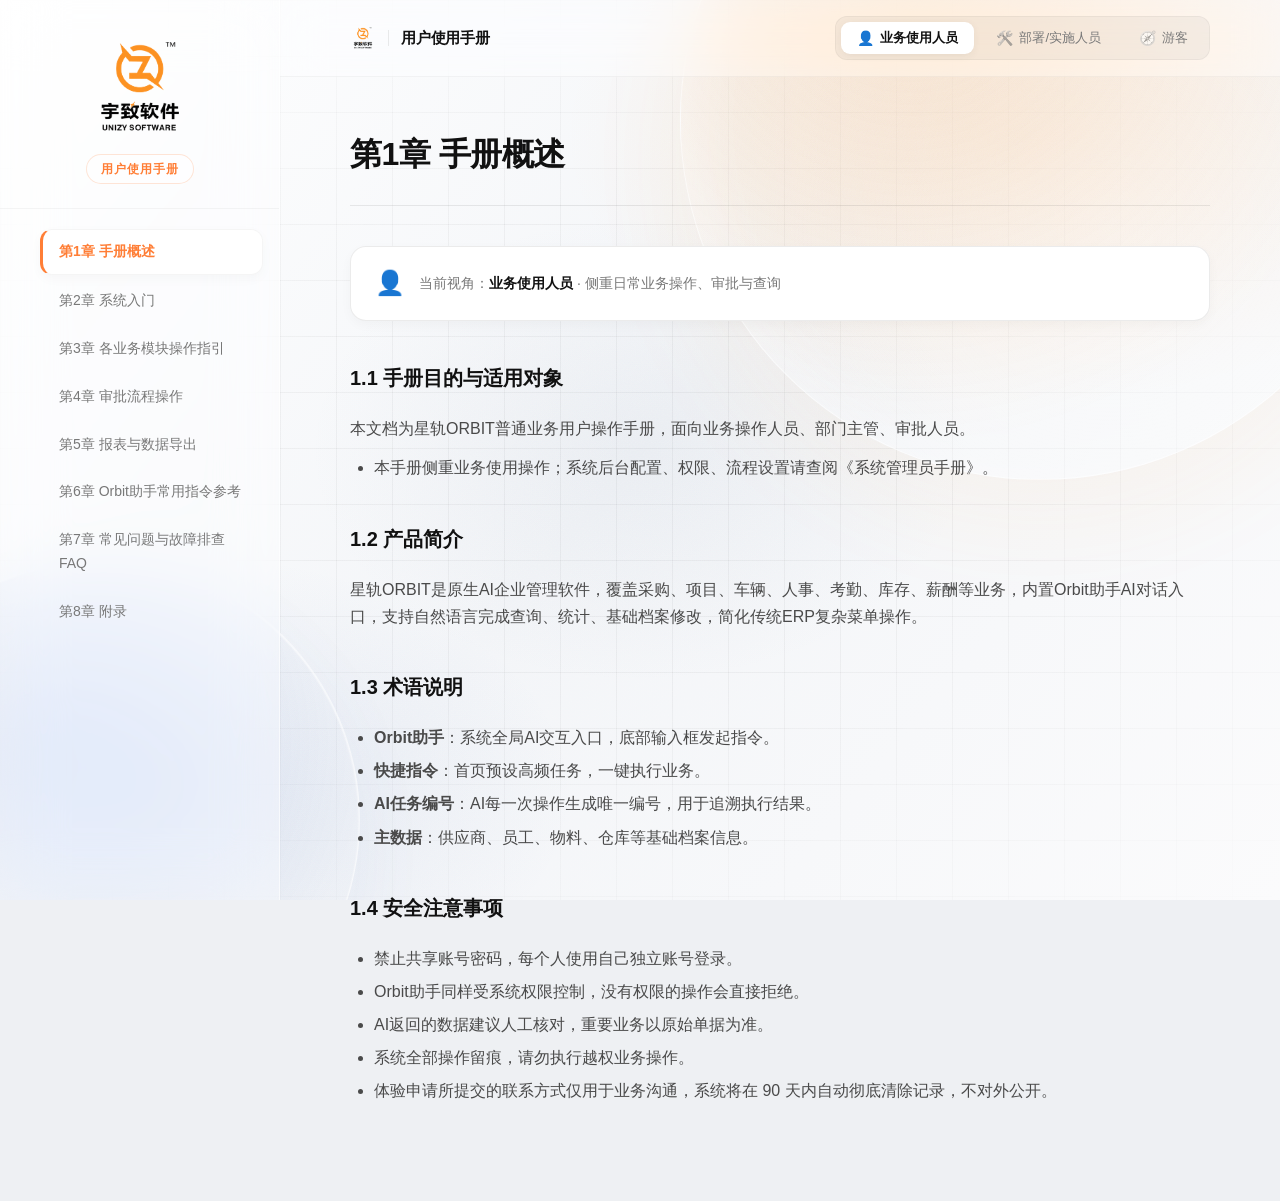
==== commit aea78cc4: "修改手册背景" ====
--- a/Operation_Manual.html
+++ b/Operation_Manual.html
@@ -4,84 +4,55 @@
     <meta charset="UTF-8">
     <meta name="viewport" content="width=device-width, initial-scale=1.0">
     <title>星轨ORBIT 用户使用手册</title>
+    <link rel="stylesheet" href="glass.css">
     <style>
      /* =========================================
        官网同款极简/毛玻璃主题 (Orbit 星轨)
        ========================================= */
-    * {
-        margin: 0;
-        padding: 0;
-        box-sizing: border-box;
-    }
-
-    html {
-        scroll-behavior: smooth;
-    }
+    * { margin: 0; padding: 0; box-sizing: border-box; }
+    html { scroll-behavior: smooth; }
 
     :root {
-        /* 提取官网的核心色值 */
         --primary: #111111;
         --orange: #ff7e36;
-        --orange-light: rgba(255, 126, 54, 0.08);
-
+        --orange-light: rgba(255, 255, 255, 0.4);
         --text-main: #111111;
         --text-body: #4a4a4a;
         --text-sub: #787878;
-
         --border: rgba(0, 0, 0, 0.08);
         --border-light: rgba(0, 0, 0, 0.04);
-
-        --bg-body: #f4f5f7; /* 对应 glass.css 的底纸色 */
-        --bg-glass: rgba(255, 255, 255, 0.65);
         --bg-card: rgba(255, 255, 255, 0.85);
-
         --shadow-sm: 0 4px 12px rgba(0, 0, 0, 0.03);
         --shadow-md: 0 8px 24px rgba(0, 0, 0, 0.06);
     }
 
+    /* 背景交给 glass.css，只留基础字体和布局 */
     body {
         font-family: -apple-system, BlinkMacSystemFont, "Segoe UI", Roboto, "Helvetica Neue", Arial, "PingFang SC", "Microsoft YaHei", sans-serif;
-        background-color: #eef0f3; /* 基础底色 */
-
-        /* 细微的网格纹理保留在 body 上 */
-        background-image:
-            linear-gradient(rgba(17, 17, 17, 0.045) 1px, transparent 1px),
-            linear-gradient(90deg, rgba(17, 17, 17, 0.045) 1px, transparent 1px);
-        background-size: 56px 56px;
-        background-attachment: fixed;
-
         color: var(--text-main);
         line-height: 1.7;
         display: flex;
         min-height: 100vh;
-        position: relative;
-    }
-
-    /* ========== 侧边栏 ========== */
+    }
+
+    /* ========== 侧边栏 (修复宽度和固定定位) ========== */
     .sidebar {
         width: 280px;
-        background: var(--bg-card);
-        backdrop-filter: blur(20px);
-        -webkit-backdrop-filter: blur(20px);
-        border-right: 1px solid var(--border);
+        background: rgba(255, 255, 255, 0.4);
+        backdrop-filter: blur(30px) saturate(150%);
+        -webkit-backdrop-filter: blur(30px) saturate(150%);
+        border-right: 1px solid rgba(255, 255, 255, 0.6);
         height: 100vh;
         position: fixed;
-        top: 0;
-        left: 0;
+        top: 0; left: 0;
         overflow-y: auto;
         padding: 32px 0 40px;
         z-index: 100;
         transition: transform 0.3s ease;
         flex-shrink: 0;
     }
-
-    .sidebar::-webkit-scrollbar {
-        width: 4px;
-    }
-    .sidebar::-webkit-scrollbar-thumb {
-        background: rgba(0, 0, 0, 0.1);
-        border-radius: 4px;
-    }
+    .sidebar::-webkit-scrollbar { width: 4px; }
+    .sidebar::-webkit-scrollbar-thumb { background: rgba(0, 0, 0, 0.1); border-radius: 4px; }
 
     .sidebar-logo-wrap {
         padding: 0 24px 24px;
@@ -89,10 +60,10 @@
         margin-bottom: 20px;
         text-align: center;
     }
-
+    /* 👇 修复 Logo 变大 👇 */
     .sidebar-logo-wrap img {
-        width: 110px;
-        height: auto;
+        width: 110px !important;
+        height: auto !important;
         display: block;
         margin: 0 auto 12px;
     }
@@ -110,15 +81,8 @@
     }
 
     /* ========== 导航 ========== */
-    .sidebar ul {
-        list-style: none;
-        padding: 0 16px;
-    }
-
-    .sidebar li {
-        margin-bottom: 4px;
-    }
-
+    .sidebar ul { list-style: none; padding: 0 16px; }
+    .sidebar li { margin-bottom: 4px; }
     .sidebar li a {
         display: block;
         padding: 10px 16px;
@@ -131,12 +95,7 @@
         cursor: pointer;
         border-left: 3px solid transparent;
     }
-
-    .sidebar li a:hover {
-        background: rgba(0, 0, 0, 0.03);
-        color: var(--text-main);
-    }
-
+    .sidebar li a:hover { background: rgba(0, 0, 0, 0.03); color: var(--text-main); }
     .sidebar li a.active {
         background: #ffffff;
         color: var(--orange);
@@ -151,22 +110,18 @@
     .menu-toggle {
         display: none;
         position: fixed;
-        top: 16px;
-        left: 16px;
+        top: 16px; left: 16px;
         z-index: 200;
-        width: 44px;
-        height: 44px;
+        width: 44px; height: 44px;
         background: #ffffff;
         border: 1px solid var(--border);
         border-radius: 12px;
-        align-items: center;
-        justify-content: center;
+        align-items: center; justify-content: center;
         cursor: pointer;
         box-shadow: var(--shadow-sm);
         font-size: 20px;
         color: var(--text-main);
     }
-
     .overlay {
         display: none;
         position: fixed;
@@ -181,7 +136,6 @@
         margin-left: 280px;
         flex: 1;
         min-width: 0;
-        background: transparent;
         min-height: 100vh;
     }
 
@@ -190,13 +144,12 @@
         position: sticky;
         top: 0;
         z-index: 50;
-        background: rgba(255, 255, 255, 0.75);
+        background: rgba(255, 255, 255, 0.4);
         backdrop-filter: saturate(180%) blur(20px);
         -webkit-backdrop-filter: saturate(180%) blur(20px);
         border-bottom: 1px solid var(--border-light);
         padding: 16px 70px;
     }
-
     .top-header-inner {
         max-width: 920px;
         margin: 0 auto;
@@ -206,212 +159,73 @@
         gap: 20px;
         flex-wrap: wrap;
     }
-
     .top-header-title {
-        display: flex;
-        align-items: center;
-        gap: 12px;
-        font-size: 15px;
-        font-weight: 700;
-        color: var(--text-main);
+        display: flex; align-items: center; gap: 12px;
+        font-size: 15px; font-weight: 700; color: var(--text-main);
         letter-spacing: -0.2px;
     }
-
+    /* 👇 修复头部 Logo 变大 👇 */
     .top-header-title .th-logo {
-        height: 26px;
-        width: auto;
-        display: block;
-        flex-shrink: 0;
-    }
-
+        height: 26px !important;
+        width: auto !important;
+        display: block; flex-shrink: 0;
+    }
     .top-header-title .th-divider {
-        width: 1px;
-        height: 16px;
-        background: var(--border);
-        flex-shrink: 0;
-    }
-
-    .top-header-title .th-text {
-        font-size: 15px;
-        font-weight: 600;
-        color: var(--text-main);
-    }
-
-    .top-header-title .th-icon {
-        font-size: 16px;
-    }
+        width: 1px; height: 16px;
+        background: var(--border); flex-shrink: 0;
+    }
+    .top-header-title .th-text { font-size: 15px; font-weight: 600; color: var(--text-main); }
 
     /* 角色标签 */
     .role-tabs {
-        display: flex;
-        gap: 6px;
+        display: flex; gap: 6px;
         background: rgba(0, 0, 0, 0.04);
-        padding: 5px;
-        border-radius: 12px;
+        padding: 5px; border-radius: 12px;
         border: 1px solid var(--border-light);
     }
-
     .role-tab {
-        display: inline-flex;
-        align-items: center;
-        gap: 6px;
-        padding: 7px 16px;
-        border-radius: 9px;
-        font-size: 13px;
-        font-weight: 500;
+        display: inline-flex; align-items: center; gap: 6px;
+        padding: 7px 16px; border-radius: 9px;
+        font-size: 13px; font-weight: 500;
         color: var(--text-sub);
-        background: transparent;
-        border: none;
-        cursor: pointer;
-        transition: all 0.2s ease;
-        font-family: inherit;
-        white-space: nowrap;
-    }
-
-    .role-tab:hover {
-        color: var(--text-main);
-        background: rgba(255, 255, 255, 0.5);
-    }
-
+        background: transparent; border: none;
+        cursor: pointer; transition: all 0.2s ease;
+        font-family: inherit; white-space: nowrap;
+    }
+    .role-tab:hover { color: var(--text-main); background: rgba(255, 255, 255, 0.5); }
     .role-tab.active {
-        background: #ffffff;
-        color: var(--text-main);
-        font-weight: 600;
-        box-shadow: 0 2px 8px rgba(0, 0, 0, 0.06);
-    }
-
-    .role-tab.active .role-icon {
-        filter: none;
-    }
-
-    .role-tab .role-icon {
-        font-size: 14px;
-        flex-shrink: 0;
-        filter: grayscale(100%) opacity(0.6);
-        transition: filter 0.2s;
-    }
+        background: #ffffff; color: var(--text-main);
+        font-weight: 600; box-shadow: 0 2px 8px rgba(0, 0, 0, 0.06);
+    }
+    .role-tab .role-icon { font-size: 14px; flex-shrink: 0; filter: grayscale(100%) opacity(0.6); transition: filter 0.2s; }
+    .role-tab.active .role-icon { filter: none; }
 
     /* 内容容器 */
-    .container {
-        padding: 50px 70px 80px;
-    }
-
-    .content-section {
-        display: none;
-        max-width: 920px;
-        margin: 0 auto;
-    }
-
-    .content-section.show {
-        display: block;
-        animation: fadeIn 0.4s ease-out;
-    }
-
-    @keyframes fadeIn {
-        from { opacity: 0; transform: translateY(10px); }
-        to { opacity: 1; transform: translateY(0); }
-    }
+    .container { padding: 50px 70px 80px; }
+    .content-section { display: none; max-width: 920px; margin: 0 auto; }
+    .content-section.show { display: block; animation: fadeIn 0.4s ease-out; }
+    @keyframes fadeIn { from { opacity: 0; transform: translateY(10px); } to { opacity: 1; transform: translateY(0); } }
 
     /* 标题排版 */
-    h1 {
-        font-size: 32px;
-        font-weight: 700;
-        letter-spacing: -0.5px;
-        color: var(--text-main);
-        text-align: left;
-        padding-bottom: 24px;
-        border-bottom: 1px solid var(--border);
-        margin-bottom: 40px;
-    }
-
-    h2 {
-        font-size: 20px;
-        font-weight: 700;
-        color: var(--text-main);
-        margin: 40px 0 20px;
-        display: flex;
-        align-items: center;
-        gap: 10px;
-    }
-
-    h3 {
-        font-size: 16px;
-        font-weight: 600;
-        color: var(--text-main);
-        margin: 26px 0 10px;
-    }
-
-    p {
-        margin-bottom: 12px;
-        color: var(--text-body);
-    }
-
-    ul, ol {
-        margin: 10px 0 16px 24px;
-        color: var(--text-body);
-    }
-
-    li {
-        margin-bottom: 6px;
-    }
-
-    /* 提示框 - 改为官网极简毛玻璃风格 */
-    .tip-box {
-        background: var(--orange-light);
-        border: 1px solid rgba(255, 126, 54, 0.2);
-        border-left: 4px solid var(--orange);
-        padding: 18px 24px;
-        border-radius: 12px;
-        margin: 16px 0;
-        color: var(--text-body);
-        box-shadow: var(--shadow-sm);
-    }
-
-    .tip-box strong {
-        color: var(--orange);
-    }
-
-    /* 代码块 - 改为深灰哑光质感 */
-    .code-block {
-        background: #18181b;
-        color: #e4e4e7;
-        padding: 20px 24px;
-        border-radius: 12px;
-        overflow-x: auto;
-        font-size: 14px;
-        font-family: "SF Mono", "Fira Code", "Consolas", monospace;
-        margin: 16px 0;
-        line-height: 1.6;
-        white-space: pre-wrap;
-        box-shadow: inset 0 2px 4px rgba(0,0,0,0.2);
-    }
-
-    /* 角色提示横幅 - 改为毛玻璃 */
-    .role-banner {
-        background: #ffffff;
-        border: 1px solid var(--border);
-        border-radius: 16px;
-        padding: 16px 24px;
-        margin-bottom: 36px;
-        display: flex;
-        align-items: center;
-        gap: 14px;
-        box-shadow: var(--shadow-sm);
-    }
-
-    .role-banner .rb-icon {
-        font-size: 24px;
-        flex-shrink: 0;
-    }
-
-    .role-banner .rb-text {
-        font-size: 14px;
-        color: var(--text-sub);
-    }
-
-    .role-banner .rb-text strong {
-        color: var(--text-main);
-    }
+    h1 { font-size: 32px; font-weight: 700; letter-spacing: -0.5px; color: var(--text-main); text-align: left; padding-bottom: 24px; border-bottom: 1px solid var(--border); margin-bottom: 40px; }
+    h2 { font-size: 20px; font-weight: 700; color: var(--text-main); margin: 40px 0 20px; display: flex; align-items: center; gap: 10px; }
+    h3 { font-size: 16px; font-weight: 600; color: var(--text-main); margin: 26px 0 10px; }
+    p { margin-bottom: 12px; color: var(--text-body); }
+    ul, ol { margin: 10px 0 16px 24px; color: var(--text-body); }
+    li { margin-bottom: 6px; }
+
+    /* 提示框 */
+    .tip-box { background: var(--orange-light); border: 1px solid rgba(255, 126, 54, 0.2); border-left: 4px solid var(--orange); padding: 18px 24px; border-radius: 12px; margin: 16px 0; color: var(--text-body); box-shadow: var(--shadow-sm); }
+    .tip-box strong { color: var(--orange); }
+
+    /* 代码块 */
+    .code-block { background: #18181b; color: #e4e4e7; padding: 20px 24px; border-radius: 12px; overflow-x: auto; font-size: 14px; font-family: "SF Mono", "Fira Code", "Consolas", monospace; margin: 16px 0; line-height: 1.6; white-space: pre-wrap; box-shadow: inset 0 2px 4px rgba(0,0,0,0.2); }
+
+    /* 角色提示横幅 */
+    .role-banner { background: #ffffff; border: 1px solid var(--border); border-radius: 16px; padding: 16px 24px; margin-bottom: 36px; display: flex; align-items: center; gap: 14px; box-shadow: var(--shadow-sm); }
+    .role-banner .rb-icon { font-size: 24px; flex-shrink: 0; }
+    .role-banner .rb-text { font-size: 14px; color: var(--text-sub); }
+    .role-banner .rb-text strong { color: var(--text-main); }
 
     /* 响应式 */
     @media (max-width: 1024px) {
@@ -440,44 +254,6 @@
         .code-block { background: #f4f4f5; color: #111; border: 1px solid var(--border); }
         .content-section { page-break-inside: avoid; }
     }
-
-     .site-ambient {
-        position: fixed; inset: 0; z-index: -1; pointer-events: none; overflow: hidden;
-        background: linear-gradient(130deg, #f4f5f7 0%, #e4e7ec 50%, #eef0f3 100%);
-    }
-    
-    .ambient-orb {
-        position: absolute;
-        border-radius: 50%;
-    }
-
-    /* 右上角橘色泡泡 */
-    .ambient-orb-one {
-        top: -240px; right: -120px; width: 720px; height: 720px;
-        border: 1px solid rgba(255, 255, 255, .65);
-        background:
-            radial-gradient(circle at 32% 28%, rgba(252, 147, 41, 0.16), rgba(252, 147, 41, 0.05) 45%, transparent 68%),
-            radial-gradient(circle at 60% 65%, rgba(255, 255, 255, .42), transparent 70%);
-        box-shadow: inset 12px 0 60px rgba(255, 255, 255, .38), 0 40px 110px rgba(252, 147, 41, 0.06);
-        /* 加一点极缓慢的呼吸动画，泡泡会更有生命力 */
-        animation: float-orb 10s ease-in-out infinite alternate;
-    }
-
-    /* 左下角雾霾蓝泡泡 */
-    .ambient-orb-two {
-        bottom: -180px; left: -160px; width: 520px; height: 520px;
-        border: 1px solid rgba(255, 255, 255, .6);
-        background:
-            radial-gradient(circle at 40% 35%, rgba(70, 110, 190, 0.15), rgba(70, 110, 190, 0.04) 50%, transparent 70%);
-        box-shadow: inset 0 1px 2px #fff, 0 30px 80px rgba(70, 110, 190, 0.05);
-        animation: float-orb 12s ease-in-out infinite alternate-reverse;
-    }
-
-    /* 泡泡缓慢漂浮的动画 */
-    @keyframes float-orb {
-        0% { transform: translate(0, 0) scale(1); }
-        100% { transform: translate(20px, 30px) scale(1.03); }
-    }
     </style>
 </head>
 <body>
--- a/glass.css
+++ b/glass.css
@@ -0,0 +1,174 @@
+/* =========================================================
+   glass.css（增强毛玻璃质感）
+   ========================================================= */
+:root {
+  --paper: #eef0f3;
+  --ink: #1a1a1a;
+  --muted: #6b6b6b;
+  --accent: rgb(252, 147, 41);
+  --primary: #111111;
+  --line: rgba(17, 17, 17, .12);
+}
+body { background: var(--paper); }
+
+/* =========================================================
+   环境背景：增加明显色块 + 网格纹理 + 噪点，让毛玻璃有东西可模糊
+   ========================================================= */
+/*.site-ambient {*/
+/*  position: fixed; inset: 0; z-index: -1; pointer-events: none; overflow: hidden;*/
+/*  !* 性能：固定背景独立成合成层并完全隔离，滚动时不再重绘色块/网格/噪点 *!*/
+/*  contain: strict;*/
+/*  transform: translateZ(0);*/
+/*  background:*/
+/*    !* 高对比色块，让模糊后有层次 *!*/
+/*    radial-gradient(ellipse 60% 50% at 80% 15%, rgba(252, 147, 41, 0.22), transparent 60%),*/
+/*    radial-gradient(ellipse 55% 45% at 12% 88%, rgba(70, 110, 190, 0.20), transparent 60%),*/
+/*    radial-gradient(ellipse 40% 40% at 50% 50%, rgba(120, 140, 170, 0.16), transparent 65%),*/
+/*    linear-gradient(130deg, #f4f5f7 0%, #e4e7ec 50%, #eef0f3 100%);*/
+/*}*/
+.site-ambient {
+  position: fixed; inset: 0; z-index: -1; pointer-events: none; overflow: hidden;
+  contain: strict;
+  transform: translateZ(0);
+  background:
+    /* 色块调淡、调亮，不那么刺眼 */
+    radial-gradient(ellipse 60% 50% at 80% 15%, rgba(252, 147, 41, 0.12), transparent 60%),
+    radial-gradient(ellipse 55% 45% at 12% 88%, rgba(70, 110, 190, 0.10), transparent 60%),
+    radial-gradient(ellipse 40% 40% at 50% 50%, rgba(120, 140, 170, 0.08), transparent 65%),
+    /* 👇 底色渐变提亮为极浅的灰白色 👇 */
+    linear-gradient(130deg, #ffffff 0%, #f3f5f8 50%, #fbfbfc 100%);
+}
+
+/* 网格纹理层：叠加在背景上，模糊时会呈现细腻的柔化效果 */
+.site-ambient::before {
+  content: '';
+  position: absolute; inset: 0;
+  background-image:
+    linear-gradient(rgba(17, 17, 17, 0.045) 1px, transparent 1px),
+    linear-gradient(90deg, rgba(17, 17, 17, 0.045) 1px, transparent 1px);
+  background-size: 56px 56px;
+  mask-image: radial-gradient(ellipse 90% 90% at 50% 50%, #000 30%, transparent 80%);
+  -webkit-mask-image: radial-gradient(ellipse 90% 90% at 50% 50%, #000 30%, transparent 80%);
+}
+
+/* 噪点层：细颗粒让玻璃更有"磨砂"触感 */
+.site-ambient::after {
+  content: '';
+  position: absolute; inset: 0;
+  opacity: 0.5;
+  background-image: url("data:image/svg+xml,%3Csvg xmlns='http://www.w3.org/2000/svg' width='140' height='140'%3E%3Cfilter id='n'%3E%3CfeTurbulence type='fractalNoise' baseFrequency='0.85' numOctaves='3' stitchTiles='stitch'/%3E%3C/filter%3E%3Crect width='100%25' height='100%25' filter='url(%23n)' opacity='0.5'/%3E%3C/svg%3E");
+  mix-blend-mode: overlay;
+}
+
+/* 光球：加大、加实，提供可模糊的主体色块 */
+.ambient-orb { position: absolute; border-radius: 50%; }
+.ambient-orb-one {
+  top: -240px; right: -120px; width: 720px; height: 720px;
+  border: 1px solid rgba(255, 255, 255, .65);
+  background:
+    radial-gradient(circle at 32% 28%, rgba(252, 147, 41, 0.16), rgba(252, 147, 41, 0.05) 45%, transparent 68%),
+    radial-gradient(circle at 60% 65%, rgba(255, 255, 255, .42), transparent 70%);
+  box-shadow: inset 12px 0 60px rgba(255, 255, 255, .38), 0 40px 110px rgba(252, 147, 41, 0.06);
+}
+.ambient-orb-two {
+  bottom: -180px; left: -160px; width: 520px; height: 520px;
+  border: 1px solid rgba(255, 255, 255, .6);
+  background:
+    radial-gradient(circle at 40% 35%, rgba(70, 110, 190, 0.15), rgba(70, 110, 190, 0.04) 50%, transparent 70%);
+  box-shadow: inset 0 1px 2px #fff, 0 30px 80px rgba(70, 110, 190, 0.05);
+}
+
+/* =========================================================
+   导航玻璃：降低不透明度 + 加强模糊，让背景色块透进来
+   ========================================================= */
+.nav-shell {
+  border: 1px solid rgba(255, 255, 255, .85);
+  background: rgba(255, 255, 255, 0.28);
+  -webkit-backdrop-filter: blur(24px) saturate(160%);
+  backdrop-filter: blur(24px) saturate(160%);
+  box-shadow:
+    0 10px 35px rgba(17, 17, 17, .07),
+    inset 1px 1px 1px rgba(255, 255, 255, .95),
+    inset -1px -1px 1px rgba(17, 17, 17, .04);
+}
+
+/* =========================================================
+   主仪表盘玻璃：半透明 + 强模糊 + 内高光，呈现磨砂质感
+   ========================================================= */
+.dashboard-mockup {
+  border: 1px solid rgba(255, 255, 255, 0.9);
+  background: linear-gradient(
+    135deg,
+    rgba(255, 255, 255, 0.42),
+    rgba(240, 242, 246, 0.22)
+  );
+  /* 性能：模糊半径 30 → 22，面积大且带 3D 变换，半径越大成本越高，肉眼差别很小 */
+  -webkit-backdrop-filter: blur(22px) saturate(150%);
+  backdrop-filter: blur(22px) saturate(150%);
+  box-shadow:
+    0 30px 60px rgba(17, 17, 17, 0.10),
+    inset 2px 2px 4px rgba(255, 255, 255, 0.95),
+    inset -1px -2px 4px rgba(17, 17, 17, 0.05),
+    inset 0 0 80px rgba(255, 255, 255, 0.15);
+}
+
+/* 卡片内部玻璃：更透，能看到背后模糊的色 */
+/* 性能：卡片本身位于已模糊的仪表盘之上，嵌套 backdrop-filter（6 张）几乎看不出差别
+   却要多做 6 次模糊采样，这里去掉，底色略提高补偿 */
+.dash-card {
+  border: 1px solid rgba(255, 255, 255, 0.7);
+  background: rgba(255, 255, 255, 0.3);
+  box-shadow:
+    inset 0 1px 0 rgba(255, 255, 255, 0.8),
+    0 1px 2px rgba(17, 17, 17, 0.04);
+  transition: border-color 0.3s, box-shadow 0.3s, transform 0.3s, background 0.3s;
+}
+.dash-card:hover {
+  border-color: rgba(252, 147, 41, 0.35);
+  background: rgba(255, 255, 255, 0.42);
+  box-shadow:
+    inset 0 1px 0 rgba(255, 255, 255, 0.9),
+    0 6px 18px rgba(17, 17, 17, 0.08);
+  transform: translateY(-2px);
+}
+
+/* 侧边栏底色，让玻璃结构更清晰 */
+.dash-sidebar {
+  background: rgba(255, 255, 255, 0.10);
+}
+
+.button-secondary {
+  border: 1px solid rgba(255, 255, 255, 0.9);
+  background: rgba(255, 255, 255, 0.30);
+  -webkit-backdrop-filter: blur(16px) saturate(140%);
+  backdrop-filter: blur(16px) saturate(140%);
+  box-shadow: inset 1px 1px 1px #fff, 0 5px 18px rgba(17, 17, 17, 0.05);
+}
+
+/* =========================================================
+   悬浮窗：更明显的玻璃，背后光球模糊可见
+   ========================================================= */
+.floating-chat {
+  border: 1px solid rgba(255, 255, 255, 0.92);
+  background: linear-gradient(
+    135deg,
+    rgba(255, 255, 255, 0.55),
+    rgba(255, 255, 255, 0.30)
+  );
+  -webkit-backdrop-filter: blur(22px) saturate(150%);
+  backdrop-filter: blur(22px) saturate(150%);
+  box-shadow:
+    0 20px 45px rgba(17, 17, 17, 0.09),
+    inset 1px 1px 2px rgba(255, 255, 255, 0.98),
+    inset -1px -1px 2px rgba(17, 17, 17, 0.03);
+}
+
+/* =========================================================
+   降级：不支持 backdrop-filter 时给出接近的不透明底色
+   ========================================================= */
+@supports not ((backdrop-filter: blur(1px)) or (-webkit-backdrop-filter: blur(1px))) {
+  .nav-shell { background-color: rgba(248, 250, 254, 0.95); }
+  .dashboard-mockup { background-color: rgba(245, 247, 250, 0.95); }
+  .floating-chat { background-color: rgba(250, 251, 253, 0.95); }
+  .button-secondary { background-color: rgba(248, 250, 254, 0.95); }
+}
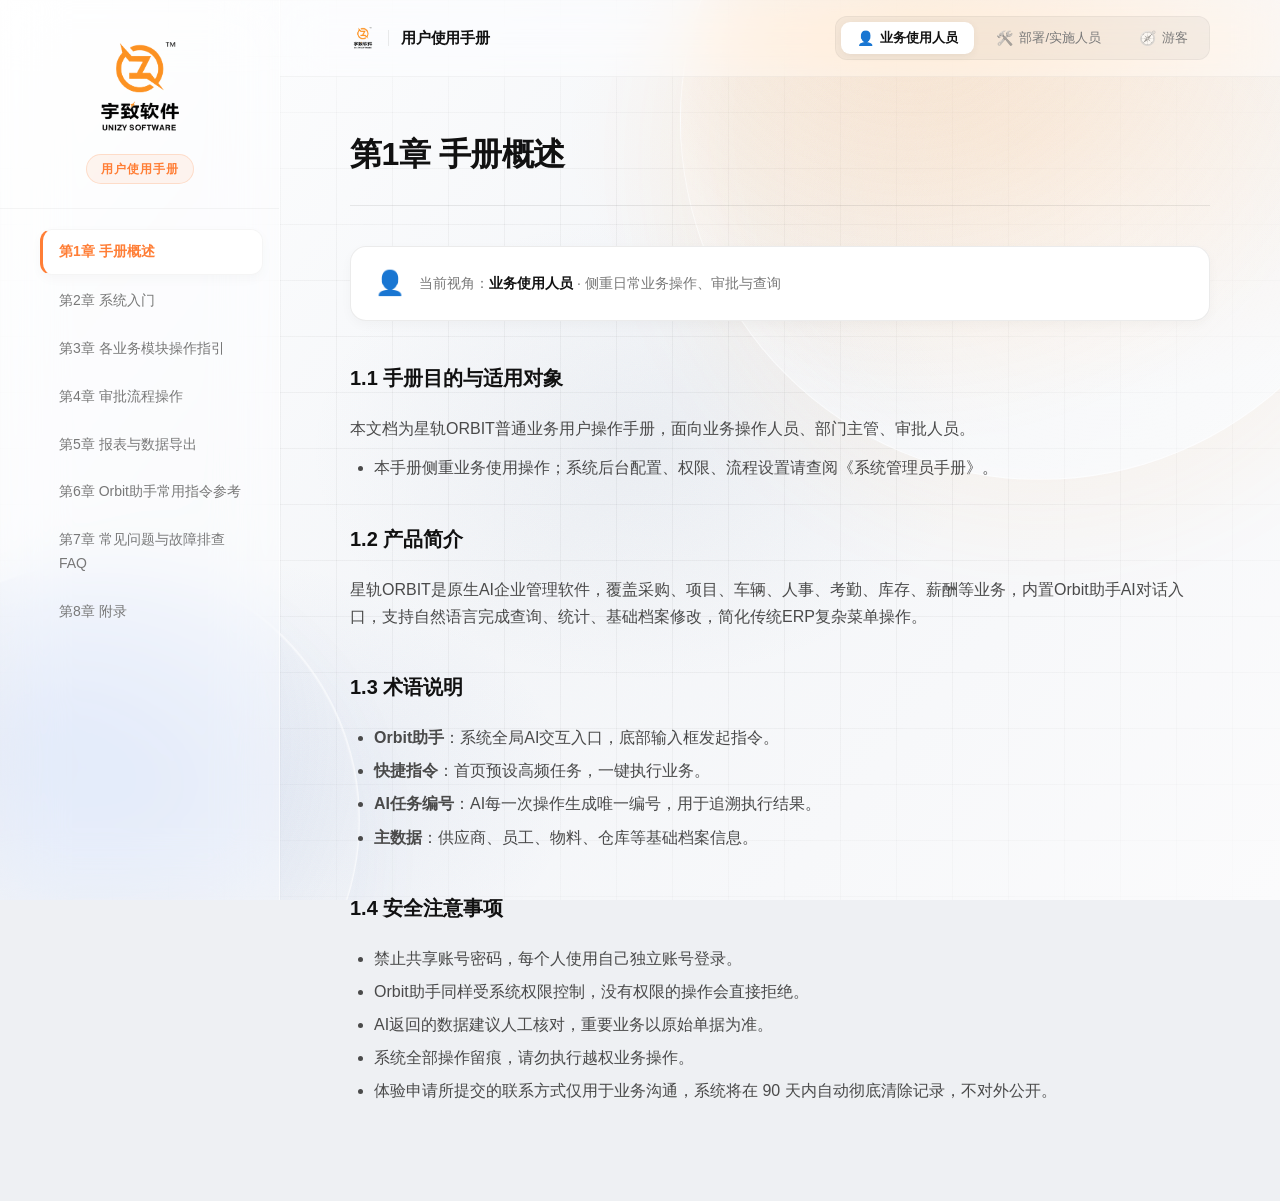
==== commit 2def000e: "修改手册背景" ====
--- a/Operation_Manual.html
+++ b/Operation_Manual.html
@@ -4,257 +4,10 @@
     <meta charset="UTF-8">
     <meta name="viewport" content="width=device-width, initial-scale=1.0">
     <title>星轨ORBIT 用户使用手册</title>
+    <!-- 引入公共毛玻璃样式 -->
     <link rel="stylesheet" href="glass.css">
-    <style>
-     /* =========================================
-       官网同款极简/毛玻璃主题 (Orbit 星轨)
-       ========================================= */
-    * { margin: 0; padding: 0; box-sizing: border-box; }
-    html { scroll-behavior: smooth; }
-
-    :root {
-        --primary: #111111;
-        --orange: #ff7e36;
-        --orange-light: rgba(255, 255, 255, 0.4);
-        --text-main: #111111;
-        --text-body: #4a4a4a;
-        --text-sub: #787878;
-        --border: rgba(0, 0, 0, 0.08);
-        --border-light: rgba(0, 0, 0, 0.04);
-        --bg-card: rgba(255, 255, 255, 0.85);
-        --shadow-sm: 0 4px 12px rgba(0, 0, 0, 0.03);
-        --shadow-md: 0 8px 24px rgba(0, 0, 0, 0.06);
-    }
-
-    /* 背景交给 glass.css，只留基础字体和布局 */
-    body {
-        font-family: -apple-system, BlinkMacSystemFont, "Segoe UI", Roboto, "Helvetica Neue", Arial, "PingFang SC", "Microsoft YaHei", sans-serif;
-        color: var(--text-main);
-        line-height: 1.7;
-        display: flex;
-        min-height: 100vh;
-    }
-
-    /* ========== 侧边栏 (修复宽度和固定定位) ========== */
-    .sidebar {
-        width: 280px;
-        background: rgba(255, 255, 255, 0.4);
-        backdrop-filter: blur(30px) saturate(150%);
-        -webkit-backdrop-filter: blur(30px) saturate(150%);
-        border-right: 1px solid rgba(255, 255, 255, 0.6);
-        height: 100vh;
-        position: fixed;
-        top: 0; left: 0;
-        overflow-y: auto;
-        padding: 32px 0 40px;
-        z-index: 100;
-        transition: transform 0.3s ease;
-        flex-shrink: 0;
-    }
-    .sidebar::-webkit-scrollbar { width: 4px; }
-    .sidebar::-webkit-scrollbar-thumb { background: rgba(0, 0, 0, 0.1); border-radius: 4px; }
-
-    .sidebar-logo-wrap {
-        padding: 0 24px 24px;
-        border-bottom: 1px solid var(--border-light);
-        margin-bottom: 20px;
-        text-align: center;
-    }
-    /* 👇 修复 Logo 变大 👇 */
-    .sidebar-logo-wrap img {
-        width: 110px !important;
-        height: auto !important;
-        display: block;
-        margin: 0 auto 12px;
-    }
-
-    .sidebar-logo-wrap .manual-badge {
-        display: inline-block;
-        background: var(--orange-light);
-        color: var(--orange);
-        font-size: 12px;
-        font-weight: 600;
-        letter-spacing: 1px;
-        padding: 4px 14px;
-        border-radius: 20px;
-        border: 1px solid rgba(255, 126, 54, 0.2);
-    }
-
-    /* ========== 导航 ========== */
-    .sidebar ul { list-style: none; padding: 0 16px; }
-    .sidebar li { margin-bottom: 4px; }
-    .sidebar li a {
-        display: block;
-        padding: 10px 16px;
-        border-radius: 12px;
-        color: var(--text-sub);
-        text-decoration: none;
-        font-size: 14px;
-        font-weight: 500;
-        transition: all 0.2s ease;
-        cursor: pointer;
-        border-left: 3px solid transparent;
-    }
-    .sidebar li a:hover { background: rgba(0, 0, 0, 0.03); color: var(--text-main); }
-    .sidebar li a.active {
-        background: #ffffff;
-        color: var(--orange);
-        border-left-color: var(--orange);
-        font-weight: 600;
-        box-shadow: var(--shadow-sm);
-        border: 1px solid var(--border-light);
-        border-left: 3px solid var(--orange);
-    }
-
-    /* ========== 移动端菜单按钮 ========== */
-    .menu-toggle {
-        display: none;
-        position: fixed;
-        top: 16px; left: 16px;
-        z-index: 200;
-        width: 44px; height: 44px;
-        background: #ffffff;
-        border: 1px solid var(--border);
-        border-radius: 12px;
-        align-items: center; justify-content: center;
-        cursor: pointer;
-        box-shadow: var(--shadow-sm);
-        font-size: 20px;
-        color: var(--text-main);
-    }
-    .overlay {
-        display: none;
-        position: fixed;
-        inset: 0;
-        background: rgba(0, 0, 0, 0.2);
-        backdrop-filter: blur(2px);
-        z-index: 90;
-    }
-
-    /* ========== 主内容区 ========== */
-    .main-wrap {
-        margin-left: 280px;
-        flex: 1;
-        min-width: 0;
-        min-height: 100vh;
-    }
-
-    /* ========== 顶部头部 ========== */
-    .top-header {
-        position: sticky;
-        top: 0;
-        z-index: 50;
-        background: rgba(255, 255, 255, 0.4);
-        backdrop-filter: saturate(180%) blur(20px);
-        -webkit-backdrop-filter: saturate(180%) blur(20px);
-        border-bottom: 1px solid var(--border-light);
-        padding: 16px 70px;
-    }
-    .top-header-inner {
-        max-width: 920px;
-        margin: 0 auto;
-        display: flex;
-        align-items: center;
-        justify-content: space-between;
-        gap: 20px;
-        flex-wrap: wrap;
-    }
-    .top-header-title {
-        display: flex; align-items: center; gap: 12px;
-        font-size: 15px; font-weight: 700; color: var(--text-main);
-        letter-spacing: -0.2px;
-    }
-    /* 👇 修复头部 Logo 变大 👇 */
-    .top-header-title .th-logo {
-        height: 26px !important;
-        width: auto !important;
-        display: block; flex-shrink: 0;
-    }
-    .top-header-title .th-divider {
-        width: 1px; height: 16px;
-        background: var(--border); flex-shrink: 0;
-    }
-    .top-header-title .th-text { font-size: 15px; font-weight: 600; color: var(--text-main); }
-
-    /* 角色标签 */
-    .role-tabs {
-        display: flex; gap: 6px;
-        background: rgba(0, 0, 0, 0.04);
-        padding: 5px; border-radius: 12px;
-        border: 1px solid var(--border-light);
-    }
-    .role-tab {
-        display: inline-flex; align-items: center; gap: 6px;
-        padding: 7px 16px; border-radius: 9px;
-        font-size: 13px; font-weight: 500;
-        color: var(--text-sub);
-        background: transparent; border: none;
-        cursor: pointer; transition: all 0.2s ease;
-        font-family: inherit; white-space: nowrap;
-    }
-    .role-tab:hover { color: var(--text-main); background: rgba(255, 255, 255, 0.5); }
-    .role-tab.active {
-        background: #ffffff; color: var(--text-main);
-        font-weight: 600; box-shadow: 0 2px 8px rgba(0, 0, 0, 0.06);
-    }
-    .role-tab .role-icon { font-size: 14px; flex-shrink: 0; filter: grayscale(100%) opacity(0.6); transition: filter 0.2s; }
-    .role-tab.active .role-icon { filter: none; }
-
-    /* 内容容器 */
-    .container { padding: 50px 70px 80px; }
-    .content-section { display: none; max-width: 920px; margin: 0 auto; }
-    .content-section.show { display: block; animation: fadeIn 0.4s ease-out; }
-    @keyframes fadeIn { from { opacity: 0; transform: translateY(10px); } to { opacity: 1; transform: translateY(0); } }
-
-    /* 标题排版 */
-    h1 { font-size: 32px; font-weight: 700; letter-spacing: -0.5px; color: var(--text-main); text-align: left; padding-bottom: 24px; border-bottom: 1px solid var(--border); margin-bottom: 40px; }
-    h2 { font-size: 20px; font-weight: 700; color: var(--text-main); margin: 40px 0 20px; display: flex; align-items: center; gap: 10px; }
-    h3 { font-size: 16px; font-weight: 600; color: var(--text-main); margin: 26px 0 10px; }
-    p { margin-bottom: 12px; color: var(--text-body); }
-    ul, ol { margin: 10px 0 16px 24px; color: var(--text-body); }
-    li { margin-bottom: 6px; }
-
-    /* 提示框 */
-    .tip-box { background: var(--orange-light); border: 1px solid rgba(255, 126, 54, 0.2); border-left: 4px solid var(--orange); padding: 18px 24px; border-radius: 12px; margin: 16px 0; color: var(--text-body); box-shadow: var(--shadow-sm); }
-    .tip-box strong { color: var(--orange); }
-
-    /* 代码块 */
-    .code-block { background: #18181b; color: #e4e4e7; padding: 20px 24px; border-radius: 12px; overflow-x: auto; font-size: 14px; font-family: "SF Mono", "Fira Code", "Consolas", monospace; margin: 16px 0; line-height: 1.6; white-space: pre-wrap; box-shadow: inset 0 2px 4px rgba(0,0,0,0.2); }
-
-    /* 角色提示横幅 */
-    .role-banner { background: #ffffff; border: 1px solid var(--border); border-radius: 16px; padding: 16px 24px; margin-bottom: 36px; display: flex; align-items: center; gap: 14px; box-shadow: var(--shadow-sm); }
-    .role-banner .rb-icon { font-size: 24px; flex-shrink: 0; }
-    .role-banner .rb-text { font-size: 14px; color: var(--text-sub); }
-    .role-banner .rb-text strong { color: var(--text-main); }
-
-    /* 响应式 */
-    @media (max-width: 1024px) {
-        .sidebar { transform: translateX(-100%); }
-        .sidebar.open { transform: translateX(0); }
-        .menu-toggle { display: flex; }
-        .overlay.show { display: block; }
-        .main-wrap { margin-left: 0; }
-        .top-header { padding: 72px 20px 14px; }
-        .top-header-inner { flex-direction: column; align-items: stretch; gap: 12px; }
-        .top-header-title { justify-content: center; }
-        .role-tabs { justify-content: center; overflow-x: auto; }
-        .role-tab { padding: 7px 12px; font-size: 12px; }
-        .container { padding: 30px 24px 60px; }
-        h1 { font-size: 24px; }
-        h2 { font-size: 18px; }
-        .code-block { font-size: 12px; padding: 16px; }
-    }
-
-    /* 打印 */
-    @media print {
-        body { background: #fff; display: block; }
-        .sidebar, .menu-toggle, .overlay, .top-header { display: none !important; }
-        .main-wrap { margin-left: 0; }
-        .container { padding: 20px 0; }
-        .code-block { background: #f4f4f5; color: #111; border: 1px solid var(--border); }
-        .content-section { page-break-inside: avoid; }
-    }
-    </style>
+    <!-- 引入手册专属样式 -->
+    <link rel="stylesheet" href="manual.css">
 </head>
 <body>
 
@@ -658,115 +411,7 @@
     </div>
 </div>
 
-<script>
-// ================= 角色切换 =================
-const roleTabs = document.querySelectorAll('.role-tab');
-const navList = document.getElementById('navList');
-const allSections = document.querySelectorAll('.content-section');
-let currentRole = 'business';
-
-function switchRole(role) {
-    currentRole = role;
-
-    // 更新角色按钮激活态
-    roleTabs.forEach(tab => {
-        tab.classList.toggle('active', tab.dataset.role === role);
-    });
-
-    // 显示/隐藏导航项
-    navList.querySelectorAll('li').forEach(li => {
-        li.style.display = (li.dataset.role === role) ? '' : 'none';
-    });
-
-    // 显示/隐藏章节
-    allSections.forEach(sec => {
-        sec.classList.remove('show');
-    });
-
-    // 找到该角色下的第一个章节并显示
-    const firstSection = document.querySelector(`.content-section[data-role="${role}"]`);
-    if (firstSection) {
-        firstSection.classList.add('show');
-    }
-
-    // 设置导航激活态
-    const links = navList.querySelectorAll('li[data-role="' + role + '"] .menu-link');
-    links.forEach(a => a.classList.remove('active'));
-    if (links.length > 0) {
-        links[0].classList.add('active');
-    }
-
-    // 回到顶部
-    window.scrollTo(0, 0);
-}
-
-roleTabs.forEach(tab => {
-    tab.addEventListener('click', () => {
-        switchRole(tab.dataset.role);
-        if (window.innerWidth <= 1024) {
-            closeSidebar();
-        }
-    });
-});
-
-// ================= 章节切换 =================
-const menuLinks = document.querySelectorAll('.menu-link');
-const sections = document.querySelectorAll('.content-section');
-
-menuLinks.forEach(link => {
-    link.addEventListener('click', function (e) {
-        e.preventDefault();
-        const targetId = this.getAttribute('href').replace('#', '');
-
-        menuLinks.forEach(a => a.classList.remove('active'));
-        sections.forEach(s => s.classList.remove('show'));
-
-        this.classList.add('active');
-        document.getElementById(targetId).classList.add('show');
-
-        if (window.innerWidth <= 1024) {
-            closeSidebar();
-        }
-    });
-});
-
-// ================= 移动端侧边栏 =================
-const menuToggle = document.getElementById('menuToggle');
-const sidebar = document.getElementById('sidebar');
-const overlay = document.getElementById('overlay');
-
-function openSidebar() {
-    sidebar.classList.add('open');
-    overlay.classList.add('show');
-    document.body.style.overflow = 'hidden';
-}
-
-function closeSidebar() {
-    sidebar.classList.remove('open');
-    overlay.classList.remove('show');
-    document.body.style.overflow = '';
-}
-
-menuToggle.addEventListener('click', () => {
-    if (sidebar.classList.contains('open')) {
-        closeSidebar();
-    } else {
-        openSidebar();
-    }
-});
-
-overlay.addEventListener('click', closeSidebar);
-
-window.addEventListener('resize', () => {
-    if (window.innerWidth > 1024) {
-        closeSidebar();
-        overlay.classList.remove('show');
-    }
-});
-
-// 初始化
-switchRole('business');
-</script>
-
+<!-- 引入 JS 逻辑 -->
+<script src="manual.js"></script>
 </body>
 </html>
--- a/manual.css
+++ b/manual.css
@@ -0,0 +1,246 @@
+/* =========================================
+   官网同款极简/毛玻璃主题 (Orbit 星轨) - 手册专用
+   ========================================= */
+* { margin: 0; padding: 0; box-sizing: border-box; }
+html { scroll-behavior: smooth; }
+
+:root {
+    --primary: #111111;
+    --orange: #ff7e36;
+    /* 调整了透明度让高亮框更好看 */
+    --orange-light: rgba(255, 126, 54, 0.08);
+    --text-main: #111111;
+    --text-body: #4a4a4a;
+    --text-sub: #787878;
+    --border: rgba(0, 0, 0, 0.08);
+    --border-light: rgba(0, 0, 0, 0.04);
+    --bg-card: rgba(255, 255, 255, 0.4); /* 侧边栏透明度 */
+    --shadow-sm: 0 4px 12px rgba(0, 0, 0, 0.03);
+    --shadow-md: 0 8px 24px rgba(0, 0, 0, 0.06);
+}
+
+body {
+    font-family: -apple-system, BlinkMacSystemFont, "Segoe UI", Roboto, "Helvetica Neue", Arial, "PingFang SC", "Microsoft YaHei", sans-serif;
+    color: var(--text-main);
+    line-height: 1.7;
+    display: flex;
+    min-height: 100vh;
+}
+
+/* ========== 侧边栏 ========== */
+.sidebar {
+    width: 280px;
+    background: rgba(255, 255, 255, 0.4);
+    backdrop-filter: blur(30px) saturate(150%);
+    -webkit-backdrop-filter: blur(30px) saturate(150%);
+    border-right: 1px solid rgba(255, 255, 255, 0.6);
+    height: 100vh;
+    position: fixed;
+    top: 0; left: 0;
+    overflow-y: auto;
+    padding: 32px 0 40px;
+    z-index: 100;
+    transition: transform 0.3s ease;
+    flex-shrink: 0;
+}
+.sidebar::-webkit-scrollbar { width: 4px; }
+.sidebar::-webkit-scrollbar-thumb { background: rgba(0, 0, 0, 0.1); border-radius: 4px; }
+
+.sidebar-logo-wrap {
+    padding: 0 24px 24px;
+    border-bottom: 1px solid var(--border-light);
+    margin-bottom: 20px;
+    text-align: center;
+}
+.sidebar-logo-wrap img {
+    width: 110px !important;
+    height: auto !important;
+    display: block;
+    margin: 0 auto 12px;
+}
+
+.sidebar-logo-wrap .manual-badge {
+    display: inline-block;
+    background: var(--orange-light);
+    color: var(--orange);
+    font-size: 12px;
+    font-weight: 600;
+    letter-spacing: 1px;
+    padding: 4px 14px;
+    border-radius: 20px;
+    border: 1px solid rgba(255, 126, 54, 0.2);
+}
+
+/* ========== 导航 ========== */
+.sidebar ul { list-style: none; padding: 0 16px; }
+.sidebar li { margin-bottom: 4px; }
+.sidebar li a {
+    display: block;
+    padding: 10px 16px;
+    border-radius: 12px;
+    color: var(--text-sub);
+    text-decoration: none;
+    font-size: 14px;
+    font-weight: 500;
+    transition: all 0.2s ease;
+    cursor: pointer;
+    border-left: 3px solid transparent;
+}
+.sidebar li a:hover { background: rgba(0, 0, 0, 0.03); color: var(--text-main); }
+.sidebar li a.active {
+    background: #ffffff;
+    color: var(--orange);
+    border-left-color: var(--orange);
+    font-weight: 600;
+    box-shadow: var(--shadow-sm);
+    border: 1px solid var(--border-light);
+    border-left: 3px solid var(--orange);
+}
+
+/* ========== 移动端菜单按钮 ========== */
+.menu-toggle {
+    display: none;
+    position: fixed;
+    top: 16px; left: 16px;
+    z-index: 200;
+    width: 44px; height: 44px;
+    background: #ffffff;
+    border: 1px solid var(--border);
+    border-radius: 12px;
+    align-items: center; justify-content: center;
+    cursor: pointer;
+    box-shadow: var(--shadow-sm);
+    font-size: 20px;
+    color: var(--text-main);
+}
+.overlay {
+    display: none;
+    position: fixed;
+    inset: 0;
+    background: rgba(0, 0, 0, 0.2);
+    backdrop-filter: blur(2px);
+    z-index: 90;
+}
+
+/* ========== 主内容区 ========== */
+.main-wrap {
+    margin-left: 280px;
+    flex: 1;
+    min-width: 0;
+    min-height: 100vh;
+}
+
+/* ========== 顶部头部 ========== */
+.top-header {
+    position: sticky;
+    top: 0;
+    z-index: 50;
+    background: rgba(255, 255, 255, 0.4);
+    backdrop-filter: saturate(180%) blur(20px);
+    -webkit-backdrop-filter: saturate(180%) blur(20px);
+    border-bottom: 1px solid var(--border-light);
+    padding: 16px 70px;
+}
+.top-header-inner {
+    max-width: 920px;
+    margin: 0 auto;
+    display: flex;
+    align-items: center;
+    justify-content: space-between;
+    gap: 20px;
+    flex-wrap: wrap;
+}
+.top-header-title {
+    display: flex; align-items: center; gap: 12px;
+    font-size: 15px; font-weight: 700; color: var(--text-main);
+    letter-spacing: -0.2px;
+}
+.top-header-title .th-logo {
+    height: 26px !important;
+    width: auto !important;
+    display: block; flex-shrink: 0;
+}
+.top-header-title .th-divider {
+    width: 1px; height: 16px;
+    background: var(--border); flex-shrink: 0;
+}
+.top-header-title .th-text { font-size: 15px; font-weight: 600; color: var(--text-main); }
+
+/* 角色标签 */
+.role-tabs {
+    display: flex; gap: 6px;
+    background: rgba(0, 0, 0, 0.04);
+    padding: 5px; border-radius: 12px;
+    border: 1px solid var(--border-light);
+}
+.role-tab {
+    display: inline-flex; align-items: center; gap: 6px;
+    padding: 7px 16px; border-radius: 9px;
+    font-size: 13px; font-weight: 500;
+    color: var(--text-sub);
+    background: transparent; border: none;
+    cursor: pointer; transition: all 0.2s ease;
+    font-family: inherit; white-space: nowrap;
+}
+.role-tab:hover { color: var(--text-main); background: rgba(255, 255, 255, 0.5); }
+.role-tab.active {
+    background: #ffffff; color: var(--text-main);
+    font-weight: 600; box-shadow: 0 2px 8px rgba(0, 0, 0, 0.06);
+}
+.role-tab .role-icon { font-size: 14px; flex-shrink: 0; filter: grayscale(100%) opacity(0.6); transition: filter 0.2s; }
+.role-tab.active .role-icon { filter: none; }
+
+/* 内容容器 */
+.container { padding: 50px 70px 80px; }
+.content-section { display: none; max-width: 920px; margin: 0 auto; }
+.content-section.show { display: block; animation: fadeIn 0.4s ease-out; }
+@keyframes fadeIn { from { opacity: 0; transform: translateY(10px); } to { opacity: 1; transform: translateY(0); } }
+
+/* 标题排版 */
+h1 { font-size: 32px; font-weight: 700; letter-spacing: -0.5px; color: var(--text-main); text-align: left; padding-bottom: 24px; border-bottom: 1px solid var(--border); margin-bottom: 40px; }
+h2 { font-size: 20px; font-weight: 700; color: var(--text-main); margin: 40px 0 20px; display: flex; align-items: center; gap: 10px; }
+h3 { font-size: 16px; font-weight: 600; color: var(--text-main); margin: 26px 0 10px; }
+p { margin-bottom: 12px; color: var(--text-body); }
+ul, ol { margin: 10px 0 16px 24px; color: var(--text-body); }
+li { margin-bottom: 6px; }
+
+/* 提示框 */
+.tip-box { background: var(--orange-light); border: 1px solid rgba(255, 126, 54, 0.2); border-left: 4px solid var(--orange); padding: 18px 24px; border-radius: 12px; margin: 16px 0; color: var(--text-body); box-shadow: var(--shadow-sm); }
+.tip-box strong { color: var(--orange); }
+
+/* 代码块 */
+.code-block { background: #18181b; color: #e4e4e7; padding: 20px 24px; border-radius: 12px; overflow-x: auto; font-size: 14px; font-family: "SF Mono", "Fira Code", "Consolas", monospace; margin: 16px 0; line-height: 1.6; white-space: pre-wrap; box-shadow: inset 0 2px 4px rgba(0,0,0,0.2); }
+
+/* 角色提示横幅 */
+.role-banner { background: #ffffff; border: 1px solid var(--border); border-radius: 16px; padding: 16px 24px; margin-bottom: 36px; display: flex; align-items: center; gap: 14px; box-shadow: var(--shadow-sm); }
+.role-banner .rb-icon { font-size: 24px; flex-shrink: 0; }
+.role-banner .rb-text { font-size: 14px; color: var(--text-sub); }
+.role-banner .rb-text strong { color: var(--text-main); }
+
+/* 响应式 */
+@media (max-width: 1024px) {
+    .sidebar { transform: translateX(-100%); }
+    .sidebar.open { transform: translateX(0); }
+    .menu-toggle { display: flex; }
+    .overlay.show { display: block; }
+    .main-wrap { margin-left: 0; }
+    .top-header { padding: 72px 20px 14px; }
+    .top-header-inner { flex-direction: column; align-items: stretch; gap: 12px; }
+    .top-header-title { justify-content: center; }
+    .role-tabs { justify-content: center; overflow-x: auto; }
+    .role-tab { padding: 7px 12px; font-size: 12px; }
+    .container { padding: 30px 24px 60px; }
+    h1 { font-size: 24px; }
+    h2 { font-size: 18px; }
+    .code-block { font-size: 12px; padding: 16px; }
+}
+
+/* 打印 */
+@media print {
+    body { background: #fff; display: block; }
+    .sidebar, .menu-toggle, .overlay, .top-header { display: none !important; }
+    .main-wrap { margin-left: 0; }
+    .container { padding: 20px 0; }
+    .code-block { background: #f4f4f5; color: #111; border: 1px solid var(--border); }
+    .content-section { page-break-inside: avoid; }
+}
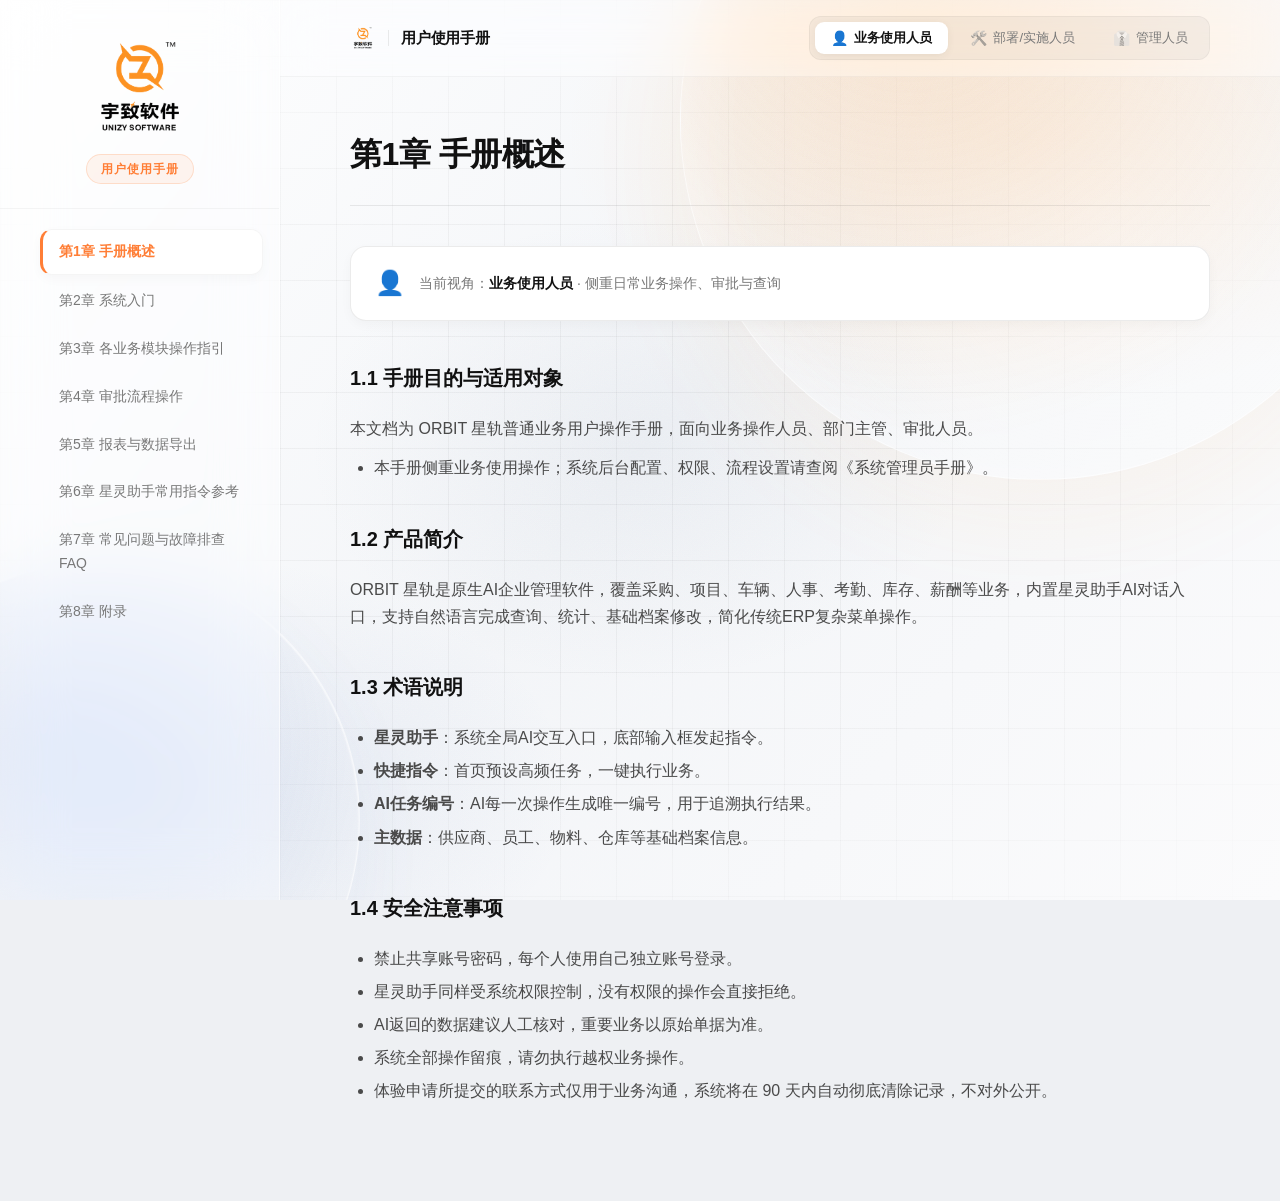
==== commit 8782baee: "1.修改首页文案。2. 增加如何部署、定价区域。3.使用手册在头部导航栏展示。4.使用手册的游客栏改为管理人员" ====
--- a/Operation_Manual.html
+++ b/Operation_Manual.html
@@ -3,7 +3,7 @@
 <head>
     <meta charset="UTF-8">
     <meta name="viewport" content="width=device-width, initial-scale=1.0">
-    <title>星轨ORBIT 用户使用手册</title>
+    <title> ORBIT 星轨用户使用手册</title>
     <!-- 引入公共毛玻璃样式 -->
     <link rel="stylesheet" href="glass.css">
     <!-- 引入手册专属样式 -->
@@ -34,18 +34,18 @@
         <li data-role="business"><a href="#chapter3" class="menu-link">第3章 各业务模块操作指引</a></li>
         <li data-role="business"><a href="#chapter4" class="menu-link">第4章 审批流程操作</a></li>
         <li data-role="business"><a href="#chapter5" class="menu-link">第5章 报表与数据导出</a></li>
-        <li data-role="business"><a href="#chapter6" class="menu-link">第6章 Orbit助手常用指令参考</a></li>
+        <li data-role="business"><a href="#chapter6" class="menu-link">第6章 星灵助手常用指令参考</a></li>
         <li data-role="business"><a href="#chapter7" class="menu-link">第7章 常见问题与故障排查FAQ</a></li>
         <li data-role="business"><a href="#chapter8" class="menu-link">第8章 附录</a></li>
 
-        <li data-role="deploy"><a href="#deploy1" class="menu-link">D1 部署环境准备</a></li>
-        <li data-role="deploy"><a href="#deploy2" class="menu-link">D2 安装与初始化</a></li>
-        <li data-role="deploy"><a href="#deploy3" class="menu-link">D3 配置与启动</a></li>
-        <li data-role="deploy"><a href="#deploy4" class="menu-link">D4 常见部署问题</a></li>
-
-        <li data-role="guest"><a href="#guest1" class="menu-link">G1 产品是什么</a></li>
-        <li data-role="guest"><a href="#guest2" class="menu-link">G2 能解决什么问题</a></li>
-        <li data-role="guest"><a href="#guest3" class="menu-link">G3 核心亮点</a></li>
+        <li data-role="deploy"><a href="#deploy1" class="menu-link">第1章 部署环境准备</a></li>
+        <li data-role="deploy"><a href="#deploy2" class="menu-link">第2章 安装与初始化</a></li>
+        <li data-role="deploy"><a href="#deploy3" class="menu-link">第3章 配置与启动</a></li>
+        <li data-role="deploy"><a href="#deploy4" class="menu-link">第4章 常见部署问题</a></li>
+
+        <li data-role="manager"><a href="#manager1" class="menu-link">第1章 管理视角下的系统定位</a></li>
+        <li data-role="manager"><a href="#manager2" class="menu-link">第2章 如何实时掌控经营状况</a></li>
+        <li data-role="manager"><a href="#manager3" class="menu-link">第3章 风险预警与决策提效</a></li>
     </ul>
 </div>
 
@@ -69,9 +69,9 @@
                     <span class="role-icon">🛠️</span>
                     部署/实施人员
                 </button>
-                <button class="role-tab" data-role="guest">
-                    <span class="role-icon">🧭</span>
-                    游客
+                <button class="role-tab" data-role="manager">
+                    <span class="role-icon">👔</span>
+                    管理人员
                 </button>
             </div>
         </div>
@@ -90,15 +90,15 @@
                 <span class="rb-text">当前视角：<strong>业务使用人员</strong> · 侧重日常业务操作、审批与查询</span>
             </div>
             <h2>1.1 手册目的与适用对象</h2>
-            <p>本文档为星轨ORBIT普通业务用户操作手册，面向业务操作人员、部门主管、审批人员。</p>
+            <p>本文档为 ORBIT 星轨普通业务用户操作手册，面向业务操作人员、部门主管、审批人员。</p>
             <ul>
                 <li>本手册侧重业务使用操作；系统后台配置、权限、流程设置请查阅《系统管理员手册》。</li>
             </ul>
             <h2>1.2 产品简介</h2>
-            <p>星轨ORBIT是原生AI企业管理软件，覆盖采购、项目、车辆、人事、考勤、库存、薪酬等业务，内置Orbit助手AI对话入口，支持自然语言完成查询、统计、基础档案修改，简化传统ERP复杂菜单操作。</p>
+            <p>ORBIT 星轨是原生AI企业管理软件，覆盖采购、项目、车辆、人事、考勤、库存、薪酬等业务，内置星灵助手AI对话入口，支持自然语言完成查询、统计、基础档案修改，简化传统ERP复杂菜单操作。</p>
             <h2>1.3 术语说明</h2>
             <ul>
-                <li><strong>Orbit助手</strong>：系统全局AI交互入口，底部输入框发起指令。</li>
+                <li><strong>星灵助手</strong>：系统全局AI交互入口，底部输入框发起指令。</li>
                 <li><strong>快捷指令</strong>：首页预设高频任务，一键执行业务。</li>
                 <li><strong>AI任务编号</strong>：AI每一次操作生成唯一编号，用于追溯执行结果。</li>
                 <li><strong>主数据</strong>：供应商、员工、物料、仓库等基础档案信息。</li>
@@ -106,7 +106,7 @@
             <h2>1.4 安全注意事项</h2>
             <ul>
                 <li>禁止共享账号密码，每个人使用自己独立账号登录。</li>
-                <li>Orbit助手同样受系统权限控制，没有权限的操作会直接拒绝。</li>
+                <li>星灵助手同样受系统权限控制，没有权限的操作会直接拒绝。</li>
                 <li>AI返回的数据建议人工核对，重要业务以原始单据为准。</li>
                 <li>系统全部操作留痕，请勿执行越权业务操作。</li>
                 <li>体验申请所提交的联系方式仅用于业务沟通，系统将在 90 天内自动彻底清除记录，不对外公开。</li>
@@ -125,9 +125,9 @@
                 <li>操作完成后建议退出登录；</li>
                 <li>点击左下角工号处，可退出登录。</li>
             </ol>
-            <h2>2.3 Orbit助手（AI入口）使用入门 ⭐</h2>
-            <div class="tip-box">
-                <strong>提示：</strong>Orbit助手不等于万能操作，高风险业务依旧需要走审批流程。
+            <h2>2.3 星灵助手（AI入口）使用入门 ⭐</h2>
+            <div class="tip-box">
+                <strong>提示：</strong>星灵助手不等于万能操作，高风险业务依旧需要走审批流程。
             </div>
             <ul>
                 <li>页面中部为AI面板，目前只支持输入文字指令；</li>
@@ -142,7 +142,7 @@
         <!-- 第3章 -->
         <div id="chapter3" class="content-section" data-role="business">
             <h1>第3章 各业务模块操作指引</h1>
-            <p>每个模块通用逻辑：查看列表、查看详情、新建单据、查询筛选；也可以直接使用Orbit助手通过自然语言完成查询。</p>
+            <p>每个模块通用逻辑：查看列表、查看详情、新建单据、查询筛选；也可以直接使用星灵助手通过自然语言完成查询。</p>
             <h3>3.1 首页工作台总览</h3>
             <p>集中聚合待办事项、业务概览以及风险预警信息，关键业务事项与潜在经营风险集中可视化呈现，帮助管理人员快速掌握企业整体运营概况。</p>
             <h3>3.2 供应商管理</h3>
@@ -155,10 +155,11 @@
             <p>实现项目全生命周期管控，完整覆盖立项、执行、验收、结算全业务环节。支持项目创建与基础档案维护、项目进度跟踪、业务状态流转管控；可与采购、合同、供应商等模块深度联动，做到项目全业务链路可查询、可追溯。</p>
             <h3>3.4 车辆管理</h3>
             <ul>
-                <li><strong>车辆监控：</strong>对车辆实时运行状态进行监控追踪。系统实时展示车辆在线 / 离线、行驶 / 停驶、行驶速度、行进方向、累计里程等状态；支持按车牌号、车队、部门多维度筛选车辆；针对超速、路线偏航、长时间怠速停驶等异常场景自动告警；留存车辆状态变更历史记录，支持回溯查询；</li>
-                <li><strong>地图监控：</strong>依托可视化地图实现车辆位置追踪。管理人员可直观查看车辆实时位置，回放历史行驶轨迹；支持电子围栏自定义配置、多车辆同屏监控；当车辆驶入 / 驶出电子围栏范围时自动触发告警，便于集中调度管控；</li>
-                <li><strong>车辆概览：</strong>车辆整体运营数据汇总看板。管理人员可查阅车辆总数量、在用、闲置、异常车辆等统计指标，展示车辆使用率、行驶里程、燃油消耗等核心运营数据，支持按部门、车队、时间范围筛选，为车辆调度与管理决策提供数据支撑；</li>
+                <li><strong>车辆管理：</strong>车辆档案的新增、删除、编辑与查询，支持查看车辆详情。管理员可维护车牌号、车辆类型、品牌型号、归属部门、使用状态等档案信息；系统按状态汇总车辆总数、待启用、在用、行程中、维修中、停用、已报废等统计指标，支持按状态筛选与详情查看，车辆数据与用车申请、派车管理、驾驶员模块联动，作为车辆调度与运营管理的基础数据源；</li>
+                <li><strong>车辆概览：</strong>车辆整体运营数据汇总看板。管理人员可查看车辆总数、今日用车数、证照预警数（已过期、即将到期）、保养提醒数（超期、临近）等关键统计指标；支持快捷操作入口，可直接新建派车、发起派车变更、登记加油、创建维修工单；看板同时展示风险待办表、今日派车动态与车辆状态列表，帮助管理人员快速掌握车辆运营概况、及时处理证照与保养风险，为车辆调度与管理决策提供数据支撑。</li>
+                <li><strong>用车申请：</strong>用车需求的线上提交与跟踪。用车人员可新建用车申请，填写用车时间、事由、目的地、乘车人数、随行人员等信息；系统记录申请从提交、审批到派车的状态流转，支持实时查看审批进度与派车结果，申请数据与派车管理、车辆档案联动；</li>
                 <li><strong>派车管理：</strong>规范化用车调度与派车审批流程。用车人员提交用车申请，填写用车时间、事由、目的地等信息；系统覆盖申请、审批、派车、还车完整业务流程，调度人员可完成车辆与司机分配，登记出车、还车相关信息，全流程操作留痕，支持数据查询与统计分析。</li>
+                <li><strong>驾驶员：</strong>驾驶员档案与资质管理。管理员可对驾驶员进行新增、编辑、查看、停用，维护姓名、工号、所属部门、驾驶证号、准驾车型、有效期、联系方式等信息；系统支持驾驶证到期提醒，驾驶员数据与派车管理联动，作为车辆调度与安全管理的基础档案；</li>
             </ul>
             <h3>3.5 组织人事</h3>
             <ul>
@@ -169,20 +170,30 @@
             </ul>
             <h3>3.6 设备管理</h3>
             <p>负责设备台账建立与设备全生命周期业务管理。管理员搭建完整设备台账，登记设备名称、编号、型号、归属部门、存放位置、使用状态等档案；支持设备领用、归还、维修保养、报废处置等业务办理；设备数据和部门、员工模块打通，沉淀设备基础主数据。</p>
-            <h3>3.7 计量单位</h3>
-            <p>系统基础主数据维护模块。管理员可对计量单位进行新增、编辑、查看、删除，维护单位名称、符号、换算关系、启用状态；支持多维度层级换算，计量单位同步对接物料、采购、库存模块，支撑全业务单元计量基准统一。</p>
-            <h3>3.8 考勤管理</h3>
+            <h3>3.7 考勤管理</h3>
             <ul>
                 <li><strong>考勤概览：</strong>企业整体考勤数据汇总视图。管理人员可查看员工出勤、迟到、早退、请假、加班、缺勤等统计结果，支持按部门、岗位、时间筛选，输出考勤汇总报表，推送异常考勤提醒，为考勤管理与薪资核算提供数据依据；</li>
-                <li><strong>我的考勤：</strong>面向员工个人的考勤查询端口。员工可查阅个人每日出勤、迟到早退、请假加班、缺勤等全部记录，可按时间筛选查看汇总信息与异常明细，配套完整打卡明细，用于个人考勤核对与薪资校验；</li>
-                <li><strong>考勤设置：</strong>考勤业务规则配置中心。管理员自定义配置考勤班次、上下班时间、打卡规则、迟到早退判定标准、请假加班制度；支持针对不同部门、岗位配置差异化考勤方案，规则直接作用于考勤统计、薪资核算业务；</li>
+                <li><strong>考勤补差：</strong>考勤数据的补录与修正。管理员可对缺卡、漏打卡、考勤机数据异常等情况进行补差登记，维护补差人员、补差日期、补差类型、补差原因及佐证材料；补差记录经审批后同步至打卡记录与考勤统计，确保考勤数据完整准确；</li>
+                <li><strong>打卡记录：</strong>员工日常打卡数据的查询与追溯。管理员可按部门、员工、日期查询上下班打卡时间、打卡地点、打卡方式及打卡状态；系统标记缺卡、迟到、早退等异常记录，打卡数据作为考勤统计、异常处理与薪资核算的原始依据；</li>
+                <li><strong>工时分配：</strong>工时数据的归集与分摊。管理员可按员工、项目、部门、时间段归集实际工时，将工时分配至对应项目或成本中心，维护工时类型、分配比例与审批状态；工时数据与项目管理、薪酬核算联动，为项目成本核算与劳务结算提供依据；</li>
+                <li><strong>考勤组管理：</strong>考勤规则的分组配置。管理员可新增、编辑、查看、停用考勤组，维护考勤组名称、适用部门/人员、打卡方式、上下班时间、休息日规则、迟到早退判定标准等；考勤组与员工档案、部门模块联动，实现不同人群差异化考勤规则管理；</li>
+                <li><strong>假期额度：</strong>假期规则与额度标准配置。管理员可维护年假、事假、病假、调休等假期类型，设置额度计算规则、发放周期、有效期、最小请假单位及适用人员范围；假期额度规则与额度台账、假勤申请联动，作为员工假期管理的制度基础；</li>
+                <li><strong>额度台账：</strong>员工假期额度的明细台账管理。管理员可按员工、假期类型查询额度发放、使用、剩余、过期等明细记录，支持额度调整与批量导入；台账数据与假期额度、我的额度、假勤申请联动，确保假期余额准确可追溯；</li>
                 <li><strong>考勤统计：</strong>批量处理考勤数据统计工作。管理员可按照部门、岗位、时间段多维度统计各类考勤结果，生成汇总报表与明细报表并支持导出，服务人事管理与薪资核算；</li>
                 <li><strong>考勤异常处理：</strong>处理各类考勤异常事项。管理员统一查看缺卡、迟到早退、旷工等异常记录；员工可线上提交补卡、考勤申诉；系统支持异常审批、结果归档、状态跟踪，处理结果自动同步考勤统计、薪资核算模块。</li>
             </ul>
+            <h3>3.8 假勤</h3>
+            <ul>
+                <li><strong>我的考勤：</strong>员工个人考勤自助查询。员工可查看本人每日打卡记录、出勤天数、迟到早退、缺卡、加班及异常处理进度，支持按月查询与明细导出；数据与打卡记录、考勤异常处理联动，方便员工及时核对与申诉；</li>
+                <li><strong>我的额度：</strong>员工个人假期额度查询。员工可查看年假、事假、病假、调休等各类假期的总额度、已使用、剩余及有效期信息，支持按假期类型查看使用明细；额度数据与额度台账、假期额度联动，作为员工请假申请的额度依据；</li>
+                <li><strong>我的申请：</strong>员工个人假勤申请的提交与跟踪。员工可新建请假、加班、补卡、出差等申请，填写申请类型、起止时间、事由及附件；系统记录申请从提交、审批到归档的状态流转，支持实时查看审批进度与审批意见，申请结果同步至我的考勤与考勤统计；</li>
+            </ul>
             <h3>3.9 库存管理</h3>
             <ul>
                 <li><strong>库存概览：</strong>库存整体运营情况汇总看板。管理人员查看库存总量、库存金额、品类分布、出入库趋势、库存预警等关键指标，支持仓库、品类、时间条件筛选，输出库存汇总报表，辅助库存管控与采购决策；</li>
-                <li><strong>物料管理：</strong>仓库管理：仓库档案信息维护。管理员对仓库进行新增、编辑、查阅、停用，维护仓库编码、名称、地址、负责人、存储条件、启用状态；仓库档案对接物料、库存、出入库业务；</li>
+                <li><strong>物料管理：</strong>物料基础档案维护。管理员可对物料进行新增、编辑、查看、停用，维护物料编码、名称、规格型号、计量单位、品类、安全库存、参考价格等信息；物料档案与仓库、库存单据、库存余额联动，作为库存业务的基础主数据；</li>
+                <li><strong>仓库管理：</strong>仓库管理：仓库档案信息维护。管理员对仓库进行新增、编辑、查阅、停用，维护仓库编码、名称、地址、负责人、存储条件、启用状态；仓库档案对接物料、库存、出入库业务；</li>
+                <li><strong>项目领用：</strong>项目物料领用的申请与跟踪。项目人员可新建领用申请，选择项目、物料、数量、领用仓库、领用人及用途；系统记录申请从提交、审批到出库的状态流转，领用数据与库存单据、项目管理和库存余额联动，实现项目物资消耗可追溯；</li>
                 <li><strong>库存单据：</strong>出入库类业务单据管理。管理员可新建、编辑、查阅、审核各类库存单据，登记单据编号、业务类型、物料、数量、仓库、经办人、业务时间；覆盖入库、出库、调拨、盘点单据，单据数据作为库存变动的原始凭证；</li>
                 <li><strong>库存余额：</strong>实时库存数据展示。管理人员按仓库、物料、品类查询实时库存数量、库存金额、可用库存、锁定库存；支持筛选与导出，联动物料、仓库、库存单据，支撑库存管控与采购分析；</li>
                 <li><strong>库存流水：</strong>库存变动明细追溯。管理人员按物料、仓库、单据类型、时间查询每一笔出入库、调拨、盘点记录，展示变动前后库存数量、变动原因、关联单据、经办人，支持报表导出，用于库存核对与审计溯源。</li>
@@ -190,9 +201,9 @@
             <h3>3.10 薪酬管理</h3>
             <ul>
                 <li><strong>工资单：</strong>薪资发放单据管理。管理员完成工资单的创建、查阅、审核，登记员工信息、薪资周期、基本工资、绩效、补贴、扣款、实发金额；支持工资单生成、审批、发放全流程留痕，数据对接考勤、劳动合同、员工档案，作为薪资发放依据；</li>
-                <li><strong>社保公积金：</strong>员工社保公积金业务管理。管理员维护员工社保、公积金缴纳基数、缴纳比例、缴纳金额；按月自动生成缴纳明细，记录缴纳状态，数据联动员工档案、工资单，支撑薪资核算与员工福利管理；</li>
-                <li><strong>薪资调整：</strong>调薪业务流程与档案管理。管理员发起调薪申请，填写员工信息、调整前后薪资、调整原因、生效时间；完整记录审批流程与调薪档案，数据同步员工、工资单、合同模块；</li>
-                <li><strong>薪资结构：</strong>薪资核算规则配置。管理员配置基本工资、岗位工资、绩效工资、各类补贴、扣款等薪资项目，定义各项目计算逻辑与计算公式，适配不同部门、岗位的差异化薪资方案；规则直接服务员工工资单核算，联动考勤数据。</li>
+                <li><strong>劳务工时与工作量验收：</strong>劳务人员工时与工作量的记录与验收。管理员可按劳务人员、项目、时间段登记实际工时与完成工作量，维护验收标准、验收结果及佐证材料；验收数据经审批后与劳务结算单联动，作为劳务费用结算的计量依据；</li>
+                <li><strong>劳务结算单：</strong>劳务费用的结算单据管理。管理员可新建、编辑、查阅、审核劳务结算单，登记劳务人员/供应商、结算周期、工时或工作量、单价、结算金额、扣款及实付金额；结算单与工作量验收、劳务付款台账联动，实现劳务费用结算全流程留痕；</li>
+                <li><strong>劳务付款台账：</strong>劳务付款执行情况的明细台账。财务人员可按劳务人员/供应商、项目、时间查询应付款、已付款、未付款及付款状态，维护付款日期、付款方式、付款凭证等信息；台账与劳务结算单、待付款模块联动，为资金安排与付款执行提供依据；</li>
             </ul>
             <h3>3.11 费用管理</h3>
             <ul>
@@ -202,9 +213,12 @@
             </ul>
             <h3>3.12 系统管理</h3>
             <ul>
+                <li><strong>账号管理：</strong>系统用户账号的创建与维护。管理员可对账号进行新增、编辑、查看、停用、重置密码，维护登录账号、姓名、所属部门、岗位、联系方式、账号状态等信息；账号与员工档案、角色权限联动，支持批量导入与状态管控，保障系统登录安全；</li>
                 <li><strong>权限管理：</strong>用户角色与访问权限配置。管理员完成角色新增、编辑、查阅、删除，配置角色对应权限，绑定用户与角色关系，精准管控用户对模块、菜单、按钮以及业务数据的访问范围；支持按部门、岗位批量分配权限，联动组织人事模块，筑牢系统权限底座；</li>
                 <li><strong>流程管理：</strong>审批与业务流程可视化配置。管理员自定义新增、编辑、启用、停用审批流程，设置流程节点、审批人、流转条件；可针对采购、合同、考勤、调薪等不同业务配置专属流程，流程规则赋能各业务模块审批流转。</li>
             </ul>
+            <h3>3.13 模块设置（公共功能）</h3>
+            <p>模块设置是嵌入在供应商管理、车辆管理、组织人事、考勤管理、库存管理、薪酬管理、费用管理等各业务模块中的公共配置能力，用于对模块内各表单/列表的字段进行个性化增删与调整，以满足不同公司的业务差异与管理需求。管理员可在对应模块的设置入口中，针对具体表单或列表新增自定义字段、删除不需要的字段、调整字段的显示与必填等属性；字段配置仅作用于当前企业租户，不影响系统标准字段与其他模块，配置结果实时应用于该模块的表单录入、列表展示与查询筛选，帮助企业在不改变系统标准逻辑的前提下快速适配自身管理习惯。</p>
         </div>
 
         <!-- 第4章 -->
@@ -221,7 +235,7 @@
             <h2>4.3 查看历史审批记录</h2>
             <p>可查询自己发起、自己审批过的全部历史单据，查看完整流转记录。</p>
             <h2>4.4 AI辅助发起申请</h2>
-            <p>部分业务可以直接使用Orbit助手发起申请，系统自动生成待审批任务，仍需要人工完成审批。</p>
+            <p>部分业务可以直接使用星灵助手发起申请，系统自动生成待审批任务，仍需要人工完成审批。</p>
         </div>
 
         <!-- 第5章 -->
@@ -237,7 +251,7 @@
 
         <!-- 第6章 -->
         <div id="chapter6" class="content-section" data-role="business">
-            <h1>第6章 Orbit助手常用指令参考</h1>
+            <h1>第6章 星灵助手常用指令参考</h1>
             <p>可以直接模仿下面句式输入到底部AI输入框：</p>
             <h3>查询类示例</h3>
             <div class="code-block">帮我查询本月考勤异常记录
@@ -256,12 +270,12 @@
         <!-- 第7章 -->
         <div id="chapter7" class="content-section" data-role="business">
             <h1>第7章 常见问题与故障排查FAQ</h1>
-            <h3>Q1：使用Orbit助手提示操作“被拒绝”？</h3>
+            <h3>Q1：使用星灵助手提示操作“被拒绝”？</h3>
             <p>A：代表当前账号没有该操作权限，请联系系统管理员开通对应权限。</p>
             <h3>Q2：AI返回的数据不对怎么办？</h3>
             <p>A：以业务原始单据为准，可以重新下发指令，也可以手动进入页面核对明细。</p>
             <h3>Q3：找不到某个菜单功能？</h3>
-            <p>A：① 使用Orbit助手直接完成业务；② 联系管理员确认账号是否分配菜单权限。</p>
+            <p>A：① 使用星灵助手直接完成业务；② 联系管理员确认账号是否分配菜单权限。</p>
             <h3>Q4：提交申请，审批一直没有往下走？</h3>
             <p>A：查看待办确认当前审批人；联系管理员检查审批流程配置。</p>
             <h3>Q5：报表导出失败？</h3>
@@ -274,7 +288,7 @@
             <h2>附录A 常用页面入口</h2>
             <ul>
                 <li>工作台：首页，处理待办与风险</li>
-                <li>Orbit助手：对话框支持全局访问</li>
+                <li>星灵助手：对话框支持全局访问</li>
             </ul>
             <h2>附录B 问题反馈方式</h2>
             <p>系统BUG、功能问题，请联系内部系统管理员反馈。</p>
@@ -291,7 +305,7 @@
                 <span class="rb-text">当前视角：<strong>部署/实施人员</strong> · 侧重环境搭建、系统部署与初始化</span>
             </div>
             <h2>D1.1 服务器要求</h2>
-            <p>星轨ORBIT支持在主流 Linux 服务器上部署，推荐配置如下：</p>
+            <p>ORBIT 星轨支持在主流 Linux 服务器上部署，推荐配置如下：</p>
             <ul>
                 <li>操作系统：Ubuntu 20.04+ / CentOS 7+</li>
                 <li>CPU：4 核及以上</li>
@@ -306,7 +320,7 @@
                 <li>大模型 API Key（Orbit 的 AI 能力依赖大模型服务）</li>
             </ul>
             <div class="tip-box">
-                <strong>提示：</strong>请提前确认大模型服务可正常访问，否则 Orbit 助手将无法响应。
+                <strong>提示：</strong>请提前确认大模型服务可正常访问，否则星灵将无法响应。
             </div>
         </div>
 
@@ -341,7 +355,7 @@
             <h1>D4 常见部署问题</h1>
             <h3>Q1：启动时报数据库连接错误？</h3>
             <p>A：检查环境变量里的数据库配置，确认数据库已启动、账号密码正确。</p>
-            <h3>Q2：Orbit 助手不响应？</h3>
+            <h3>Q2：星灵不响应？</h3>
             <p>A：检查大模型 API Key 是否配置正确，以及网络能否访问大模型服务。</p>
             <h3>Q3：AI 说查不到数据？</h3>
             <p>A：确认对应模块的工具已经注册，以及当前账号是否有该模块的查看权限。</p>
@@ -349,62 +363,54 @@
             <p>A：在 <code>modules/</code> 下新建目录，按推荐结构组织代码，写好 <code>manifest.py</code> 声明模型、仓储、工具和路由，启动时会自动加载。</p>
         </div>
 
-        <!-- ================= 游客 ================= -->
-
-        <div id="guest1" class="content-section" data-role="guest">
-            <h1>G1 产品是什么</h1>
+        <!-- ================= 管理人员 ================= -->
+
+        <div id="manager1" class="content-section" data-role="manager">
+            <h1>M1 管理视角下的系统定位</h1>
             <div class="role-banner">
-                <span class="rb-icon">🧭</span>
-                <span class="rb-text">当前视角：<strong>游客</strong> · 初次了解星轨ORBIT，快速建立整体印象</span>
+                <span class="rb-icon">👔</span>
+                <span class="rb-text">当前视角：<strong>管理人员</strong> · 侧重经营全局透视、风险把控与智能决策</span>
             </div>
             <h2>一句话定位</h2>
             <div class="tip-box">
-                <strong>星轨ORBIT 是一个原生 AI 企业管理软件：说一句话，就能查改系统的数据。</strong>
-            </div>
-            <h2>它是什么</h2>
-            <p>星轨 ORBIT 是一套模块化企业管理系统，覆盖供应商、项目、车辆、人事、设备、考勤、库存、薪酬等企业日常业务。不同于传统管理软件，系统搭载原生 AI 助手 ——<strong>Orbit 助手</strong>。</p>
-            <p>Orbit 助手并非内嵌在单一模块中的附加功能，而是整套系统的统一智能中枢。您无需熟悉复杂菜单操作，仅需以自然语言下达指令，即可由它驱动系统完成各类业务工作。</p>
-        </div>
-
-        <div id="guest2" class="content-section" data-role="guest">
-            <h1>G2 能解决什么问题</h1>
-            <h2>传统 ERP 的痛点</h2>
-            <ul>
-                <li>找功能要记菜单路径，新人上手慢；</li>
-                <li>查数据要走“登录 → 找模块 → 点菜单 → 筛条件 → 导出”；</li>
-                <li>改一个字段要开表单、逐级保存；</li>
-                <li>跨模块取数要人自己来回拼。</li>
-            </ul>
-            <h2>星轨ORBIT 的做法</h2>
-            <ul>
-                <li>说一句话，它去底层查；</li>
-                <li>说一句话，它直接改（目前支持基础档案修改）；</li>
-                <li>首页预设高频任务快捷指令，一点就办；</li>
-                <li>跨模块数据它自己去取回来拼好。</li>
-            </ul>
-        </div>
-
-        <div id="guest3" class="content-section" data-role="guest">
-            <h1>G3 核心亮点</h1>
-            <h2>和传统 ERP 的区别</h2>
-            <ul>
-                <li><strong>找功能</strong>：从“记菜单路径”变成“说一句话”；</li>
-                <li><strong>查数据</strong>：从“点进去、筛选、导出”变成“说一句话，它去查”；</li>
-                <li><strong>改数据</strong>：从“开表单、逐级保存”变成“说一句话，它直接改”；</li>
-                <li><strong>跨模块</strong>：从“人自己来回拼”变成“它自己去各模块取”；</li>
-                <li><strong>AI 角色</strong>：从“外挂，只给建议”变成“原生，直接执行”；</li>
-                <li><strong>上手</strong>：从“要培训、背菜单”变成“有快捷指令，开口就用”。</li>
-            </ul>
-            <div class="tip-box">
-                <strong>核心区别一句话：</strong>传统 ERP 是“人去找系统办事”，星轨ORBIT 是“系统替人办事”。
-            </div>
-            <h2>技术亮点</h2>
-            <ul>
-                <li>系统像搭积木一样搭起来，能随业务慢慢长大；</li>
-                <li>AI 能真正调用系统里的功能，不是只会“说”；</li>
-                <li>简单的事走快路，复杂的事走稳路；</li>
-                <li>每一件事办完都留了记录，凭编号可追溯；</li>
-                <li>权限有把关，AI 的手能伸到哪，是权限说了算。</li>
+                <strong>ORBIT 星轨是您身边的 AI 超级智能管理平台：不问层级，直击经营全貌，让管理一目了然。</strong>
+            </div>
+            <h2>突破传统 ERP 的管理瓶颈</h2>
+            <p>作为管理者，您不需要再去学习复杂的系统菜单，也不需要层层向下催要数据。星灵助手（AI）作为统一中枢，直接连通底层业务数据：</p>
+            <ul>
+                <li><strong>告别“信息差”：</strong>无需等待各部门提交周报，一句话就能拉取全公司、各项目、各部门的真实经营数据。</li>
+                <li><strong>直达“风险点”：</strong>合同到期、库存紧缺、账款逾期、考勤异常，AI 会主动将风险暴露在您面前。</li>
+                <li><strong>穿透“数据墙”：</strong>从财务流水到供应链生产，跨部门的数据孤岛被打通，一句话即可完成跨模块的综合统计。</li>
+            </ul>
+        </div>
+
+        <div id="manager2" class="content-section" data-role="manager">
+            <h1>M2 如何实时掌控经营状况</h1>
+            <h2>从“看报表”到“问数据”</h2>
+            <p>传统管理软件需要您去点击不同模块、筛选时间、导出表格。在 ORBIT 星轨中，查数据变成了“对话”：</p>
+            <ul>
+                <li><strong>全局概览：</strong>直接问“今天公司的整体营收情况如何？”或“本月各项目的进度和成本情况？”</li>
+                <li><strong>资金与成本：</strong>直接问“本月各部门的费用支出占比是多少？”或“有哪些即将到期的应付款？”</li>
+                <li><strong>人效与团队：</strong>直接问“本月各部门的考勤异常和加班汇总情况？”</li>
+            </ul>
+            <div class="tip-box">
+                <strong>自定义数据看板：</strong>系统支持按需拖拽拼接数据卡片与图表，千人千面打造最适合您业务视角的专属驾驶舱。
+            </div>
+        </div>
+
+        <div id="manager3" class="content-section" data-role="manager">
+            <h1>M3 风险预警与决策提效</h1>
+            <h2>让管理动作前置</h2>
+            <p>管理者的核心职责不是“救火”，而是“防火”。系统的 AI 和自动化引擎能帮您把风险挡在前面：</p>
+            <ul>
+                <li><strong>审批流智能监控：</strong>对于卡住不动的流程，AI 会自动识别并触发预警或自动催办，提升组织运转效率。</li>
+                <li><strong>关键节点风控：</strong>异常单据、超额支出、即将逾期的证照和合同，系统会实时推送风险待办，让您第一时间干预。</li>
+                <li><strong>数据资产把控：</strong>基于私有化部署（或独立隔离实例），企业核心经营数据从始至终由您掌控，符合最高等级的安全合规要求。</li>
+            </ul>
+            <h2>技术赋能管理</h2>
+            <ul>
+                <li>业务流程支持灵活调整，业务变了直接改，无需找 IT 排期，让系统完美贴合您实际的管理模式；</li>
+                <li>AI 的每一次取数和操作都受系统权限严格限制，并留下操作痕迹，确保管理动作合规透明。</li>
             </ul>
         </div>
 
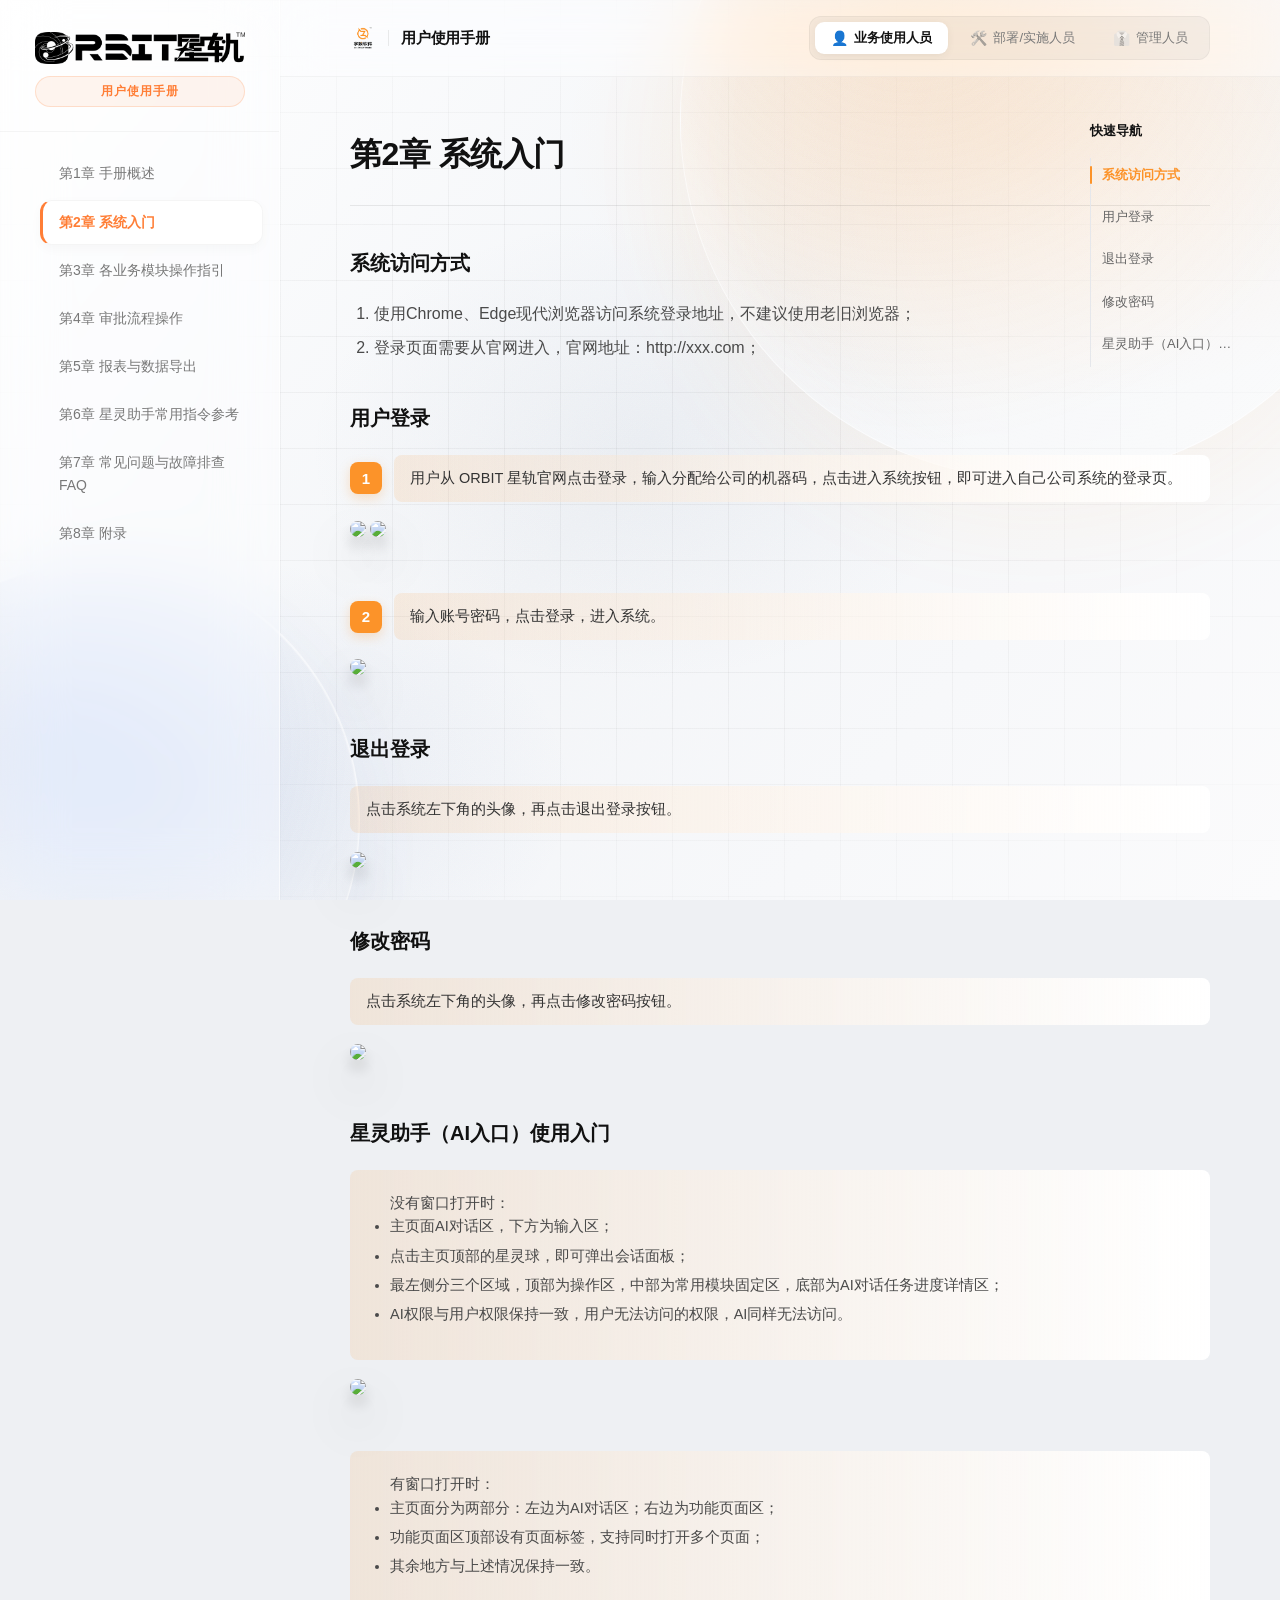
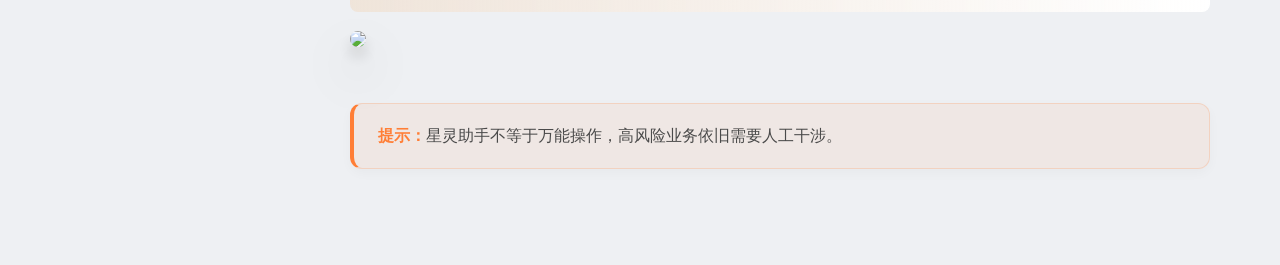
==== commit e4fe4311: "文档优化补充" ====
--- a/Operation_Manual.html
+++ b/Operation_Manual.html
@@ -24,7 +24,7 @@
 <!-- 侧边栏目录 -->
 <div class="sidebar" id="sidebar">
     <div class="sidebar-logo-wrap">
-        <img src="unizy-logo.png" alt="宇致软件">
+        <img src="orbit-logo.png" alt="宇致软件">
         <div class="manual-badge">用户使用手册</div>
     </div>
 
@@ -116,44 +116,105 @@
         <!-- 第2章 -->
         <div id="chapter2" class="content-section" data-role="business">
             <h1>第2章 系统入门</h1>
-            <h2>2.1 系统访问方式</h2>
-            <p>使用Chrome、Edge现代浏览器访问系统登录地址，不建议使用老旧浏览器。</p>
-            <h2>2.2 用户登录 / 退出登录 / 修改密码</h2>
+
+            <h2>系统访问方式</h2>
             <ol>
-                <li>输入账号密码完成登录；</li>
-                <li>暂不支持修改个人密码；</li>
-                <li>操作完成后建议退出登录；</li>
-                <li>点击左下角工号处，可退出登录。</li>
+                <li>使用Chrome、Edge现代浏览器访问系统登录地址，不建议使用老旧浏览器；</li>
+                <li>登录页面需要从官网进入，官网地址：http://xxx.com；</li>
             </ol>
-            <h2>2.3 星灵助手（AI入口）使用入门 ⭐</h2>
-            <div class="tip-box">
-                <strong>提示：</strong>星灵助手不等于万能操作，高风险业务依旧需要走审批流程。
-            </div>
-            <ul>
-                <li>页面中部为AI面板，目前只支持输入文字指令；</li>
-                <li>AI执行任务中可以看到任务执行状态；</li>
-                <li>最左侧快捷菜单，可以找到AI的历史对话；</li>
-                <li>没有权限的指令会返回“被拒绝”，需要联系管理员开通权限。</li>
-            </ul>
-            <h2>2.4 个人信息设置</h2>
-            <p>个人信息维护暂未开通，可通过员工管理-员工详情页进行修改。</p>
+
+            <h2>用户登录</h2>
+            <div class="step-block">
+                <div class="orange-step-row">
+                  <div class="orange-step-num">1</div>
+                  <div class="orange-step-content">
+                    用户从 ORBIT 星轨官网点击登录，输入分配给公司的机器码，点击进入系统按钮，即可进入自己公司系统的登录页。
+                  </div>
+                </div>
+<!--                <img src="static/hero_login.png" class="ct-img">-->
+<!--                <img src="static/hero_server_code.png" class="ct-img">-->
+                <img src="static/hero_login.png" class="ct-img" onclick="openLightbox(this.src)" style="cursor: zoom-in;">
+                <img src="static/hero_server_code.png" class="ct-img" onclick="openLightbox(this.src)" style="cursor: zoom-in;">
+
+            </div>
+            <div class="step-block">
+                <div class="orange-step-row">
+                  <div class="orange-step-num">2</div>
+                  <div class="orange-step-content">
+                    输入账号密码，点击登录，进入系统。
+                  </div>
+                </div>
+                <img src="static/login_system.png" class="ct-img" onclick="openLightbox(this.src)" style="cursor: zoom-in;">
+            </div>
+
+            <h2>退出登录</h2>
+            <div class="step-block">
+                <div class="orange-step-row">
+                  <div class="orange-step-content">
+                    点击系统左下角的头像，再点击退出登录按钮。
+                  </div>
+                </div>
+                <img src="static/logout_system.png" class="ct-img" onclick="openLightbox(this.src)" style="cursor: zoom-in;">
+            </div>
+
+            <h2>修改密码</h2>
+            <div class="step-block">
+                <div class="orange-step-row">
+                  <div class="orange-step-content">
+                    点击系统左下角的头像，再点击修改密码按钮。
+                  </div>
+                </div>
+                <img src="static/update_password.png" class="ct-img" onclick="openLightbox(this.src)" style="cursor: zoom-in;">
+            </div>
+
+            <h2>星灵助手（AI入口）使用入门 </h2>
+            <div class="step-block">
+                <div class="orange-step-row">
+                    <div class="orange-step-content">
+                        <ul>
+                            没有窗口打开时：
+                            <li>主页面AI对话区，下方为输入区；</li>
+                            <li>点击主页顶部的星灵球，即可弹出会话面板；</li>
+                            <li>最左侧分三个区域，顶部为操作区，中部为常用模块固定区，底部为AI对话任务进度详情区；</li>
+                            <li>AI权限与用户权限保持一致，用户无法访问的权限，AI同样无法访问。</li>
+                        </ul>
+                    </div>
+                </div>
+                <img src="static/AI_page_detail.png" class="ct-img" onclick="openLightbox(this.src)" style="cursor: zoom-in;">
+            </div>
+            <div class="step-block">
+                <div class="orange-step-row">
+                    <div class="orange-step-content">
+                        <ul>
+                            有窗口打开时：
+                            <li>主页面分为两部分：左边为AI对话区；右边为功能页面区；</li>
+                            <li>功能页面区顶部设有页面标签，支持同时打开多个页面；</li>
+                            <li>其余地方与上述情况保持一致。</li>
+                        </ul>
+                    </div>
+                </div>
+                <img src="static/AI_page_detail2.png" class="ct-img" onclick="openLightbox(this.src)" style="cursor: zoom-in;">
+            </div>
+            <div class="tip-box">
+                <strong>提示：</strong>星灵助手不等于万能操作，高风险业务依旧需要人工干涉。
+            </div>
         </div>
 
         <!-- 第3章 -->
         <div id="chapter3" class="content-section" data-role="business">
             <h1>第3章 各业务模块操作指引</h1>
             <p>每个模块通用逻辑：查看列表、查看详情、新建单据、查询筛选；也可以直接使用星灵助手通过自然语言完成查询。</p>
-            <h3>3.1 首页工作台总览</h3>
+            <h2>3.1 首页工作台总览</h2>
             <p>集中聚合待办事项、业务概览以及风险预警信息，关键业务事项与潜在经营风险集中可视化呈现，帮助管理人员快速掌握企业整体运营概况。</p>
-            <h3>3.2 供应商管理</h3>
+            <h2>3.2 供应商管理</h2>
             <ul>
                 <li><strong>工作台：</strong>供应商全链路业务的统一汇总操作入口；</li>
                 <li><strong>供应商列表：</strong>负责维护供应商基础档案信息，支持基于供应商档案直接发起询价邀约；</li>
                 <li><strong>询价单：</strong>实现采购询价单据的创建与全周期跟踪。采购人员可新建询价单，录入采购需求并邀约合格供应商参与报价；系统完整记录询价单从草稿、已下发到定标的全状态流转，支持实时查看报价进度、查阅报价明细、多供应商横向比价，并完成最终定标工作。</li>
             </ul>
-            <h3>3.3 项目管理</h3>
+            <h2>3.3 项目管理</h2>
             <p>实现项目全生命周期管控，完整覆盖立项、执行、验收、结算全业务环节。支持项目创建与基础档案维护、项目进度跟踪、业务状态流转管控；可与采购、合同、供应商等模块深度联动，做到项目全业务链路可查询、可追溯。</p>
-            <h3>3.4 车辆管理</h3>
+            <h2>3.4 车辆管理</h2>
             <ul>
                 <li><strong>车辆管理：</strong>车辆档案的新增、删除、编辑与查询，支持查看车辆详情。管理员可维护车牌号、车辆类型、品牌型号、归属部门、使用状态等档案信息；系统按状态汇总车辆总数、待启用、在用、行程中、维修中、停用、已报废等统计指标，支持按状态筛选与详情查看，车辆数据与用车申请、派车管理、驾驶员模块联动，作为车辆调度与运营管理的基础数据源；</li>
                 <li><strong>车辆概览：</strong>车辆整体运营数据汇总看板。管理人员可查看车辆总数、今日用车数、证照预警数（已过期、即将到期）、保养提醒数（超期、临近）等关键统计指标；支持快捷操作入口，可直接新建派车、发起派车变更、登记加油、创建维修工单；看板同时展示风险待办表、今日派车动态与车辆状态列表，帮助管理人员快速掌握车辆运营概况、及时处理证照与保养风险，为车辆调度与管理决策提供数据支撑。</li>
@@ -161,16 +222,16 @@
                 <li><strong>派车管理：</strong>规范化用车调度与派车审批流程。用车人员提交用车申请，填写用车时间、事由、目的地等信息；系统覆盖申请、审批、派车、还车完整业务流程，调度人员可完成车辆与司机分配，登记出车、还车相关信息，全流程操作留痕，支持数据查询与统计分析。</li>
                 <li><strong>驾驶员：</strong>驾驶员档案与资质管理。管理员可对驾驶员进行新增、编辑、查看、停用，维护姓名、工号、所属部门、驾驶证号、准驾车型、有效期、联系方式等信息；系统支持驾驶证到期提醒，驾驶员数据与派车管理联动，作为车辆调度与安全管理的基础档案；</li>
             </ul>
-            <h3>3.5 组织人事</h3>
+            <h2>3.5 组织人事</h2>
             <ul>
                 <li><strong>部门管理：</strong>用于企业组织架构搭建维护。管理员可完成部门的新增、编辑、查看、删除操作，维护部门名称、上级隶属、部门负责人、人员编制等信息；支持多层级组织架构可视化展示，部门档案与人员、角色、权限模块互联互通，为整个系统提供组织基础数据;</li>
                 <li><strong>岗位管理：</strong>搭建标准化岗位体系。管理员可实现岗位的新增、编辑、查看、删除，维护岗位名称、归属部门、职级、岗位职责等内容；岗位数据与部门、员工、角色权限联动，输出系统岗位基础主数据；</li>
                 <li><strong>员工管理：</strong>维护员工全量基础档案。管理员对员工信息进行新增、编辑、查看、删除，记录姓名、工号、所属部门、岗位、联系方式、入职时间等信息；员工档案关联部门、岗位、角色权限，作为系统人员核心基础数据源；</li>
                 <li><strong>合同管理：</strong>聚焦劳动合同全生命周期管理。管理员可完成劳动合同的新建、修改、查阅、续签、终止操作，维护合同编号、员工信息、合同类型、起止时间、薪资条款、签订状态等；设置合同到期自动提醒，合同档案联动员工、部门、岗位模块。</li>
             </ul>
-            <h3>3.6 设备管理</h3>
+            <h2>3.6 设备管理</h2>
             <p>负责设备台账建立与设备全生命周期业务管理。管理员搭建完整设备台账，登记设备名称、编号、型号、归属部门、存放位置、使用状态等档案；支持设备领用、归还、维修保养、报废处置等业务办理；设备数据和部门、员工模块打通，沉淀设备基础主数据。</p>
-            <h3>3.7 考勤管理</h3>
+            <h2>3.7 考勤管理</h2>
             <ul>
                 <li><strong>考勤概览：</strong>企业整体考勤数据汇总视图。管理人员可查看员工出勤、迟到、早退、请假、加班、缺勤等统计结果，支持按部门、岗位、时间筛选，输出考勤汇总报表，推送异常考勤提醒，为考勤管理与薪资核算提供数据依据；</li>
                 <li><strong>考勤补差：</strong>考勤数据的补录与修正。管理员可对缺卡、漏打卡、考勤机数据异常等情况进行补差登记，维护补差人员、补差日期、补差类型、补差原因及佐证材料；补差记录经审批后同步至打卡记录与考勤统计，确保考勤数据完整准确；</li>
@@ -182,13 +243,13 @@
                 <li><strong>考勤统计：</strong>批量处理考勤数据统计工作。管理员可按照部门、岗位、时间段多维度统计各类考勤结果，生成汇总报表与明细报表并支持导出，服务人事管理与薪资核算；</li>
                 <li><strong>考勤异常处理：</strong>处理各类考勤异常事项。管理员统一查看缺卡、迟到早退、旷工等异常记录；员工可线上提交补卡、考勤申诉；系统支持异常审批、结果归档、状态跟踪，处理结果自动同步考勤统计、薪资核算模块。</li>
             </ul>
-            <h3>3.8 假勤</h3>
+            <h2>3.8 假勤</h2>
             <ul>
                 <li><strong>我的考勤：</strong>员工个人考勤自助查询。员工可查看本人每日打卡记录、出勤天数、迟到早退、缺卡、加班及异常处理进度，支持按月查询与明细导出；数据与打卡记录、考勤异常处理联动，方便员工及时核对与申诉；</li>
                 <li><strong>我的额度：</strong>员工个人假期额度查询。员工可查看年假、事假、病假、调休等各类假期的总额度、已使用、剩余及有效期信息，支持按假期类型查看使用明细；额度数据与额度台账、假期额度联动，作为员工请假申请的额度依据；</li>
                 <li><strong>我的申请：</strong>员工个人假勤申请的提交与跟踪。员工可新建请假、加班、补卡、出差等申请，填写申请类型、起止时间、事由及附件；系统记录申请从提交、审批到归档的状态流转，支持实时查看审批进度与审批意见，申请结果同步至我的考勤与考勤统计；</li>
             </ul>
-            <h3>3.9 库存管理</h3>
+            <h2>3.9 库存管理</h2>
             <ul>
                 <li><strong>库存概览：</strong>库存整体运营情况汇总看板。管理人员查看库存总量、库存金额、品类分布、出入库趋势、库存预警等关键指标，支持仓库、品类、时间条件筛选，输出库存汇总报表，辅助库存管控与采购决策；</li>
                 <li><strong>物料管理：</strong>物料基础档案维护。管理员可对物料进行新增、编辑、查看、停用，维护物料编码、名称、规格型号、计量单位、品类、安全库存、参考价格等信息；物料档案与仓库、库存单据、库存余额联动，作为库存业务的基础主数据；</li>
@@ -198,26 +259,26 @@
                 <li><strong>库存余额：</strong>实时库存数据展示。管理人员按仓库、物料、品类查询实时库存数量、库存金额、可用库存、锁定库存；支持筛选与导出，联动物料、仓库、库存单据，支撑库存管控与采购分析；</li>
                 <li><strong>库存流水：</strong>库存变动明细追溯。管理人员按物料、仓库、单据类型、时间查询每一笔出入库、调拨、盘点记录，展示变动前后库存数量、变动原因、关联单据、经办人，支持报表导出，用于库存核对与审计溯源。</li>
             </ul>
-            <h3>3.10 薪酬管理</h3>
+            <h2>3.10 薪酬管理</h2>
             <ul>
                 <li><strong>工资单：</strong>薪资发放单据管理。管理员完成工资单的创建、查阅、审核，登记员工信息、薪资周期、基本工资、绩效、补贴、扣款、实发金额；支持工资单生成、审批、发放全流程留痕，数据对接考勤、劳动合同、员工档案，作为薪资发放依据；</li>
                 <li><strong>劳务工时与工作量验收：</strong>劳务人员工时与工作量的记录与验收。管理员可按劳务人员、项目、时间段登记实际工时与完成工作量，维护验收标准、验收结果及佐证材料；验收数据经审批后与劳务结算单联动，作为劳务费用结算的计量依据；</li>
                 <li><strong>劳务结算单：</strong>劳务费用的结算单据管理。管理员可新建、编辑、查阅、审核劳务结算单，登记劳务人员/供应商、结算周期、工时或工作量、单价、结算金额、扣款及实付金额；结算单与工作量验收、劳务付款台账联动，实现劳务费用结算全流程留痕；</li>
                 <li><strong>劳务付款台账：</strong>劳务付款执行情况的明细台账。财务人员可按劳务人员/供应商、项目、时间查询应付款、已付款、未付款及付款状态，维护付款日期、付款方式、付款凭证等信息；台账与劳务结算单、待付款模块联动，为资金安排与付款执行提供依据；</li>
             </ul>
-            <h3>3.11 费用管理</h3>
+            <h2>3.11 费用管理</h2>
             <ul>
                 <li><strong>报销单：</strong>报销单模块用于员工报销单据的创建与跟踪。员工可新建报销单，填写报销人、标题、事由、币种、承担对象；系统支持按流程完成审批，记录审批状态和审批意见；报销数据与员工、部门、工资单等模块联动，为费用核算和财务处理提供依据；</li>
                 <li><strong>票据：</strong>票据模块用于报销票据的录入与管理。员工可录入、修改、查看发票等票据信息，维护票据类型、金额、开票日期、发票号码、关联报销单等；系统支持票据查验、真伪校验和状态跟踪，票据数据与报销单、财务核算等模块联动，为费用报销和财务审核提供依据；</li>
                 <li><strong>待付款：</strong>待付款模块用于待付款项的管理与跟踪。财务人员可查看、筛选待付款单据，维护付款对象、付款金额、付款事由、到期时间、付款状态等信息；系统支持按供应商、部门、时间等维度查询，付款数据与采购、合同、报销等模块联动，为资金安排和付款执行提供依据。</li>
             </ul>
-            <h3>3.12 系统管理</h3>
+            <h2>3.12 系统管理</h2>
             <ul>
                 <li><strong>账号管理：</strong>系统用户账号的创建与维护。管理员可对账号进行新增、编辑、查看、停用、重置密码，维护登录账号、姓名、所属部门、岗位、联系方式、账号状态等信息；账号与员工档案、角色权限联动，支持批量导入与状态管控，保障系统登录安全；</li>
                 <li><strong>权限管理：</strong>用户角色与访问权限配置。管理员完成角色新增、编辑、查阅、删除，配置角色对应权限，绑定用户与角色关系，精准管控用户对模块、菜单、按钮以及业务数据的访问范围；支持按部门、岗位批量分配权限，联动组织人事模块，筑牢系统权限底座；</li>
                 <li><strong>流程管理：</strong>审批与业务流程可视化配置。管理员自定义新增、编辑、启用、停用审批流程，设置流程节点、审批人、流转条件；可针对采购、合同、考勤、调薪等不同业务配置专属流程，流程规则赋能各业务模块审批流转。</li>
             </ul>
-            <h3>3.13 模块设置（公共功能）</h3>
+            <h2>3.13 模块设置（公共功能）</h2>
             <p>模块设置是嵌入在供应商管理、车辆管理、组织人事、考勤管理、库存管理、薪酬管理、费用管理等各业务模块中的公共配置能力，用于对模块内各表单/列表的字段进行个性化增删与调整，以满足不同公司的业务差异与管理需求。管理员可在对应模块的设置入口中，针对具体表单或列表新增自定义字段、删除不需要的字段、调整字段的显示与必填等属性；字段配置仅作用于当前企业租户，不影响系统标准字段与其他模块，配置结果实时应用于该模块的表单录入、列表展示与查询筛选，帮助企业在不改变系统标准逻辑的前提下快速适配自身管理习惯。</p>
         </div>
 
@@ -253,13 +314,13 @@
         <div id="chapter6" class="content-section" data-role="business">
             <h1>第6章 星灵助手常用指令参考</h1>
             <p>可以直接模仿下面句式输入到底部AI输入框：</p>
-            <h3>查询类示例</h3>
+            <h2>查询类示例</h2>
             <div class="code-block">帮我查询本月考勤异常记录
 查看XX项目的整体进展
 查看A仓库当前库存余额</div>
-            <h3>修改基础档案类示例</h3>
+            <h2>修改基础档案类示例</h2>
             <div class="code-block">把XX供应商的联系电话更新为13800138000</div>
-            <h3>汇总统计类示例</h3>
+            <h2>汇总统计类示例</h2>
             <div class="code-block">汇总本月部门领料数据
 汇总本月华东区考勤异常人员</div>
             <div class="tip-box">
@@ -270,15 +331,15 @@
         <!-- 第7章 -->
         <div id="chapter7" class="content-section" data-role="business">
             <h1>第7章 常见问题与故障排查FAQ</h1>
-            <h3>Q1：使用星灵助手提示操作“被拒绝”？</h3>
+            <h2>Q1：使用星灵助手提示操作“被拒绝”？</h2>
             <p>A：代表当前账号没有该操作权限，请联系系统管理员开通对应权限。</p>
-            <h3>Q2：AI返回的数据不对怎么办？</h3>
+            <h2>Q2：AI返回的数据不对怎么办？</h2>
             <p>A：以业务原始单据为准，可以重新下发指令，也可以手动进入页面核对明细。</p>
-            <h3>Q3：找不到某个菜单功能？</h3>
+            <h2>Q3：找不到某个菜单功能？</h2>
             <p>A：① 使用星灵助手直接完成业务；② 联系管理员确认账号是否分配菜单权限。</p>
-            <h3>Q4：提交申请，审批一直没有往下走？</h3>
+            <h2>Q4：提交申请，审批一直没有往下走？</h2>
             <p>A：查看待办确认当前审批人；联系管理员检查审批流程配置。</p>
-            <h3>Q5：报表导出失败？</h3>
+            <h2>Q5：报表导出失败？</h2>
             <p>A：检查网络；减少筛选的数据量；如果持续异常，联系内部技术支持。</p>
         </div>
 
@@ -353,13 +414,13 @@
 
         <div id="deploy4" class="content-section" data-role="deploy">
             <h1>D4 常见部署问题</h1>
-            <h3>Q1：启动时报数据库连接错误？</h3>
+            <h2>Q1：启动时报数据库连接错误？</h2>
             <p>A：检查环境变量里的数据库配置，确认数据库已启动、账号密码正确。</p>
-            <h3>Q2：星灵不响应？</h3>
+            <h2>Q2：星灵不响应？</h2>
             <p>A：检查大模型 API Key 是否配置正确，以及网络能否访问大模型服务。</p>
-            <h3>Q3：AI 说查不到数据？</h3>
+            <h2>Q3：AI 说查不到数据？</h2>
             <p>A：确认对应模块的工具已经注册，以及当前账号是否有该模块的查看权限。</p>
-            <h3>Q4：想加一个新模块？</h3>
+            <h2>Q4：想加一个新模块？</h2>
             <p>A：在 <code>modules/</code> 下新建目录，按推荐结构组织代码，写好 <code>manifest.py</code> 声明模型、仓储、工具和路由，启动时会自动加载。</p>
         </div>
 
@@ -417,7 +478,17 @@
     </div>
 </div>
 
+<!-- 图片放大弹窗 -->
+<div id="imageLightbox" class="lightbox-modal">
+  <span class="lightbox-close">&times;</span>
+  <img id="lightboxImg" src="" alt="放大预览">
+</div>
+
+<!-- 👇 新增：右侧快速导航容器 👇 -->
+<div id="quickNav" class="quick-nav"></div>
+
 <!-- 引入 JS 逻辑 -->
 <script src="manual.js"></script>
+
 </body>
 </html>
--- a/manual.css
+++ b/manual.css
@@ -53,13 +53,15 @@
     text-align: center;
 }
 .sidebar-logo-wrap img {
-    width: 110px !important;
+    width: 210px !important;
     height: auto !important;
     display: block;
     margin: 0 auto 12px;
 }
 
 .sidebar-logo-wrap .manual-badge {
+    width: 210px !important;
+    height: auto !important;
     display: inline-block;
     background: var(--orange-light);
     color: var(--orange);
@@ -216,6 +218,180 @@
 .role-banner .rb-icon { font-size: 24px; flex-shrink: 0; }
 .role-banner .rb-text { font-size: 14px; color: var(--text-sub); }
 .role-banner .rb-text strong { color: var(--text-main); }
+
+/* =========================================
+   插图样式
+   ========================================= */
+.ct-img {
+    width: 600px;
+    height: auto;
+    border-radius: 12px; /* 建议加上圆角，配合阴影更好看 */
+    /* 第一个阴影模拟贴地的暗影，第二个阴影模拟柔和的环境光 */
+    box-shadow: 0 25px 50px rgba(0, 0, 0, 0.25),  0 10px 15px rgba(0, 0, 0, 0.15);  /* 贴近底部的实心硬阴影 */
+}
+/*图片放大弹窗样式*/
+/* 弹窗默认隐藏 */
+.lightbox-modal {
+  display: none;
+  position: fixed;
+  z-index: 99999;
+  left: 0;
+  top: 0;
+  width: 100%;
+  height: 100%;
+  background-color: rgba(0, 0, 0, 0.75); /* 半透明黑底 */
+  backdrop-filter: blur(5px); /* 毛玻璃效果 */
+  align-items: center;
+  justify-content: center;
+  cursor: zoom-out;
+}
+
+/* 放大后的图片样式 */
+.lightbox-modal img {
+  max-width: 90%;
+  max-height: 90vh;
+  border-radius: 12px;
+  box-shadow: 0 20px 60px rgba(0,0,0,0.5);
+  animation: zoomIn 0.3s ease;
+}
+
+/* 右上角的关闭按钮 */
+.lightbox-close {
+  position: absolute;
+  top: 30px;
+  right: 40px;
+  color: #fff;
+  font-size: 40px;
+  font-weight: bold;
+  cursor: pointer;
+  transition: color 0.3s;
+}
+.lightbox-close:hover {
+  color: #fc9329;
+}
+
+/* 弹出动画 */
+@keyframes zoomIn {
+  from { transform: scale(0.9); opacity: 0; }
+  to { transform: scale(1); opacity: 1; }
+}
+
+/* =========================================
+   图片说明文字样式
+   ========================================= */
+.orange-step-row {
+  display: flex;
+  align-items: center; /* 👈 关键修改：把 stretch 改为 center，实现垂直居中 */
+  gap: 12px;
+  margin-bottom: 16px;
+}
+
+/* 左侧序号：实心橘色 */
+.step-block {
+  margin-bottom: 48px; /* 第一步和第二步之间隔开很大的空隙 */
+}
+.orange-step-num {
+  display: flex;
+  align-items: center;
+  justify-content: center;
+  flex-shrink: 0; /* 防止被挤压 */
+  width: 32px;
+  height: 32px;
+  /* 👈 如果你想让它变成正圆，可以把上面的 border-radius: 8px 改成 50% */
+  background: #fc9329;
+  color: #ffffff;
+  font-size: 15px;
+  font-weight: 700;
+  border-radius: 8px;
+  box-shadow: 0 4px 12px rgba(252, 147, 41, 0.25);
+}
+
+/* 右侧文字框：淡橘色背景 */
+.orange-step-content {
+  display: flex;
+  align-items: center;
+  flex: 1;
+  padding: 12px 16px;
+  /* 渐变背景保持不变 */
+  background: linear-gradient(90deg, rgba(252, 147, 41, 0.12) 0%, rgba(255, 255, 255, 1) 100%);
+  border-radius: 8px;
+  color: #333;
+  font-size: 14.5px;
+  line-height: 1.6;
+}
+
+/* =========================================
+   右侧快速导航 (Quick Nav) - 橙色版
+   ========================================= */
+.quick-nav {
+  position: fixed;
+  right: 40px;
+  top: 120px;
+  width: 150px;
+  z-index: 100;
+  display: none;
+}
+
+.quick-nav-title {
+  font-size: 13px;
+  font-weight: 700;
+  color: #111;
+  margin-bottom: 16px;
+}
+
+.quick-nav-list {
+  list-style: none;
+  margin: 0;
+  padding: 0 0 0 12px; /* 左侧留出空间给指示线 */
+  border-left: 1px solid #e5e7eb; /* 浅灰色底栏 */
+  position: relative;
+  display: flex;
+  flex-direction: column;
+  gap: 2px;
+}
+
+.quick-nav-link {
+  display: block;
+  font-size: 13px;
+  color: #666;
+  text-decoration: none;
+  padding: 8px 0;
+  line-height: 1.4;
+  transition: color 0.2s;
+  white-space: nowrap;
+  overflow: hidden;
+  text-overflow: ellipsis;
+  margin-left: -13px; /* 让高亮线盖住灰线 */
+  padding-left: 12px;
+}
+
+.quick-nav-link:hover {
+  color: #fc9329; /* 悬浮橙色 */
+}
+
+.quick-nav-link.active {
+  color: #fc9329; /* 选中橙色 */
+  font-weight: 600;
+}
+
+/* 移动的橙色指示条 */
+.quick-nav-indicator {
+  position: absolute;
+  left: -1px;
+  width: 2px;
+  background-color: #fc9329; /* 橙线 */
+  transition: top 0.2s ease, height 0.2s ease;
+  border-radius: 2px;
+  opacity: 0;
+  z-index: 2;
+}
+
+/* 原生锚点跳转时，标题停在 sticky header 下方 */
+.content-section h1,
+.content-section h2,
+.content-section h3 {
+    scroll-margin-top: 90px; /* 按你 .top-header 实际高度调，header 约 60~70px 时 90 合适 */
+}
 
 /* 响应式 */
 @media (max-width: 1024px) {
